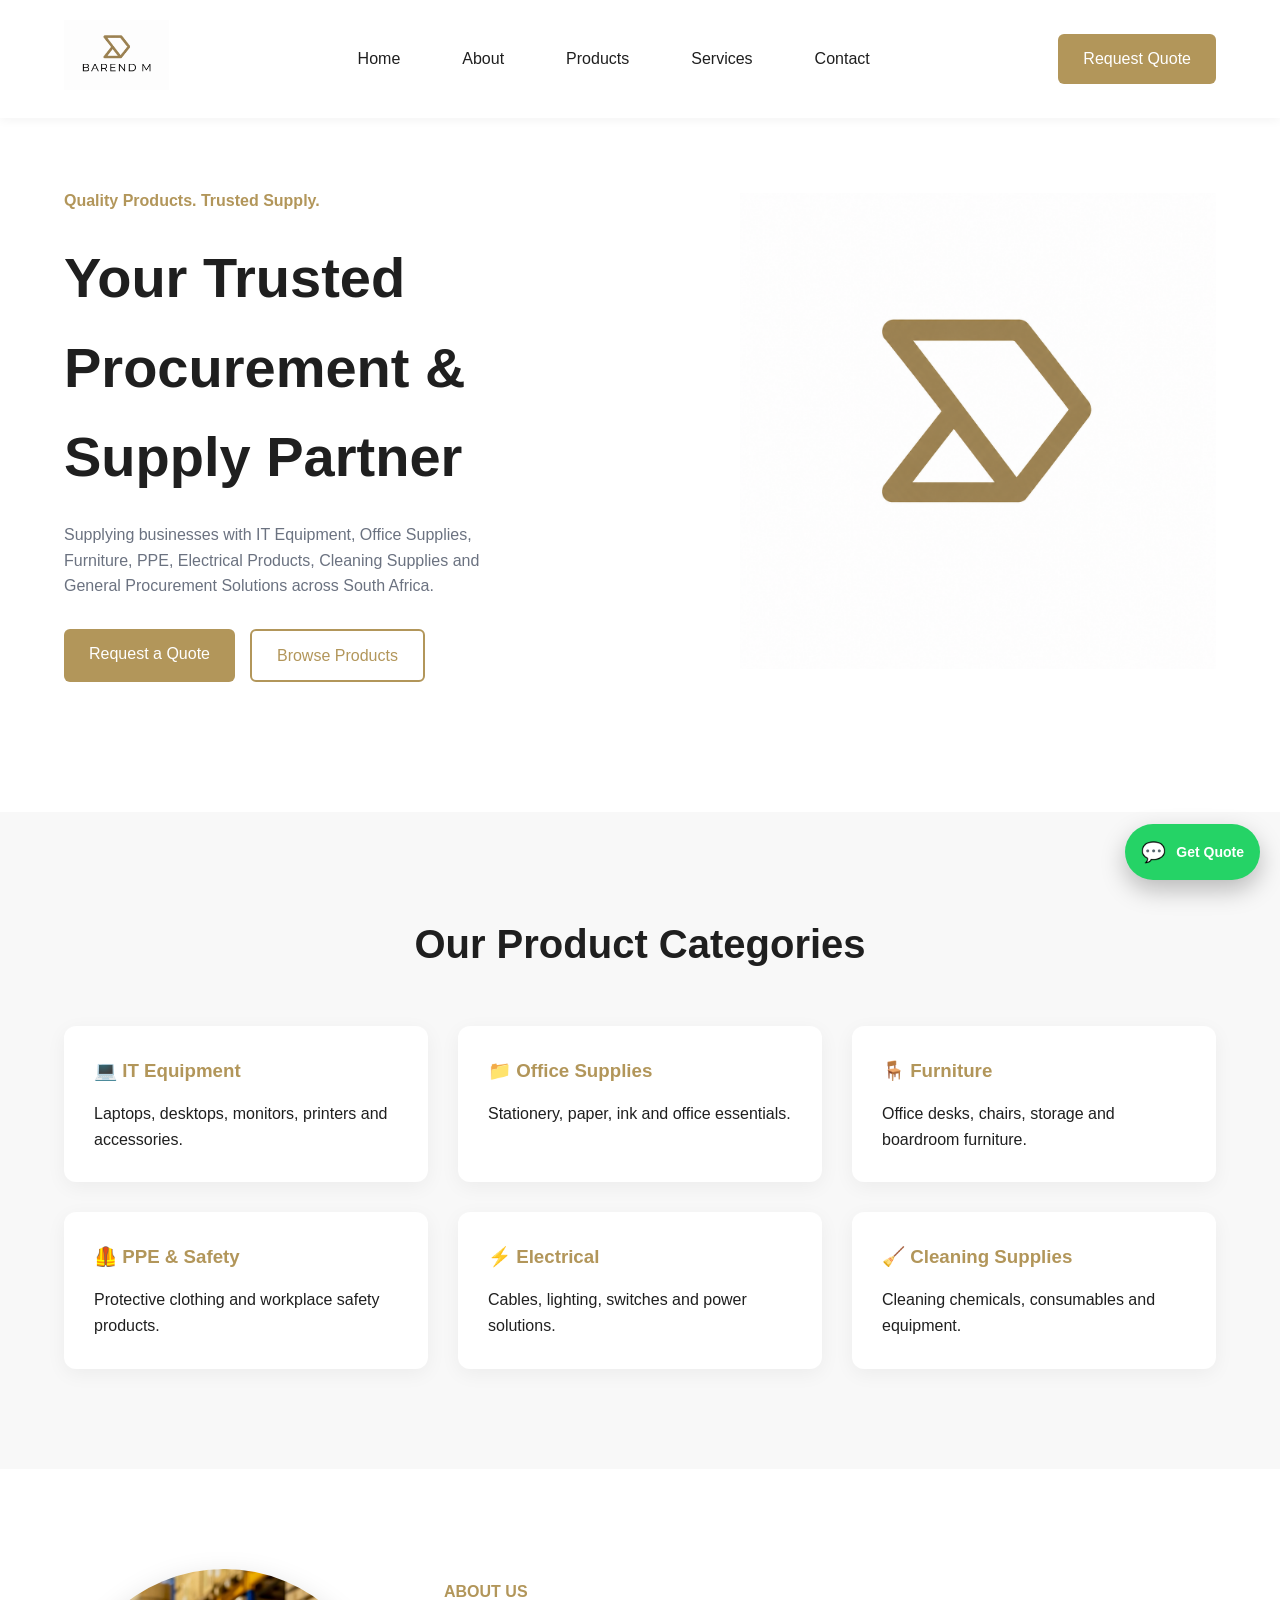
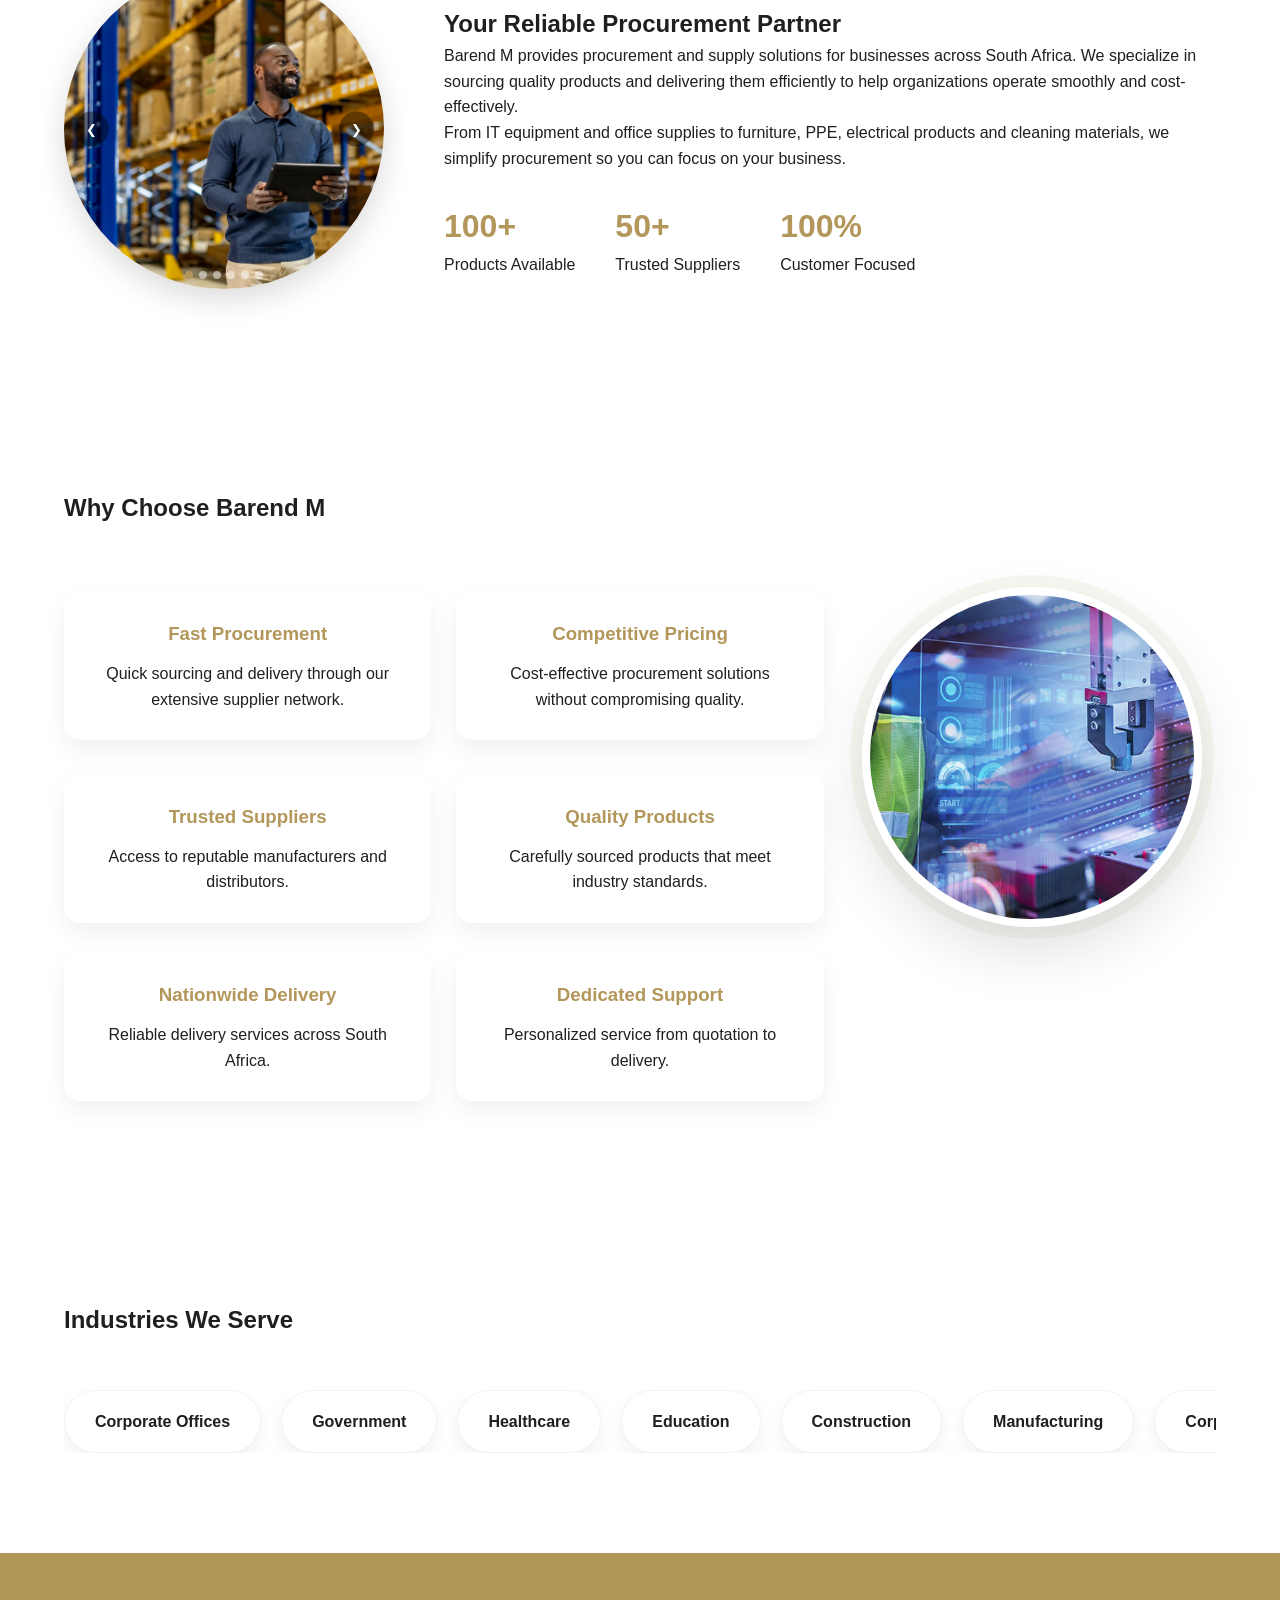
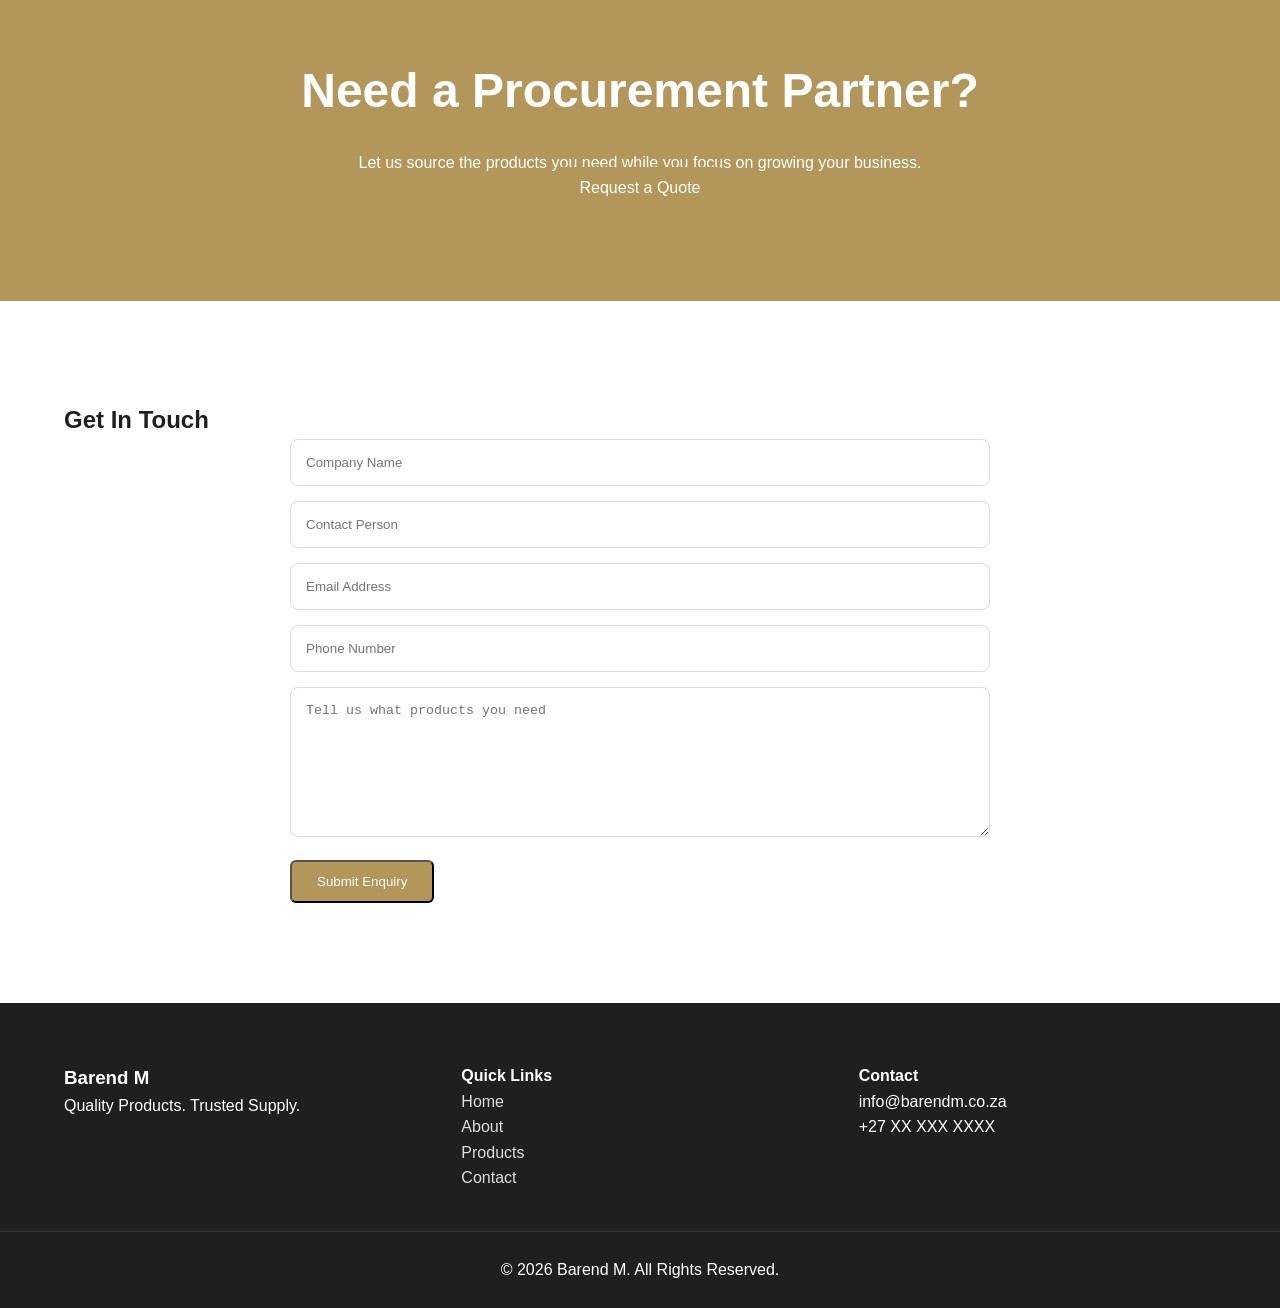
==== index.html @ 1fb991ea "Initial Barend M procurement website" ====
<!DOCTYPE html>
<html lang="en">

<head>
    <meta charset="UTF-8">
    <meta name="viewport" content="width=device-width, initial-scale=1.0">
    <title>Barend M | Procurement & Supply Solutions</title>
    <link rel="stylesheet" href="style.css">
    <link rel="icon" type="image/png" href="public/hero-image.jpg">
</head>

<body>

    <!-- Header -->
    <header>
        <div class="container nav">
            <div class="logo">
                <img src="public/logo.png" alt="Barend M">
            </div>

            <nav>
                <a href="#">Home</a>
                <a href="#">About</a>
                <a href="#">Products</a>
                <a href="#">Services</a>
                <a href="#">Contact</a>
            </nav>

            <a href="#" class="btn">Request Quote</a>
        </div>
    </header>

    <!-- Hero -->
    <section class="hero">
        <div class="container hero-content">
            <div class="hero-text">
                <span class="tagline">
                    Quality Products. Trusted Supply.
                </span>

                <h1>
                    Your Trusted Procurement & Supply Partner
                </h1>

                <p>
                    Supplying businesses with IT Equipment, Office Supplies,
                    Furniture, PPE, Electrical Products, Cleaning Supplies and
                    General Procurement Solutions across South Africa.
                </p>

                <div class="hero-buttons">
                    <a href="#" class="btn">Request a Quote</a>
                    <a href="#" class="btn-outline">Browse Products</a>
                </div>
            </div>

            <div class="hero-image">
                <img src="public/hero-image.jpg" alt="Procurement Solutions">
            </div>
        </div>
    </section>

    <!-- Categories -->
    <section class="categories">
        <div class="container">
            <h2>Our Product Categories</h2>

            <div class="grid">
                <div class="card">
                    <h3>💻 IT Equipment</h3>
                    <p>Laptops, desktops, monitors, printers and accessories.</p>
                </div>

                <div class="card">
                    <h3>📁 Office Supplies</h3>
                    <p>Stationery, paper, ink and office essentials.</p>
                </div>

                <div class="card">
                    <h3>🪑 Furniture</h3>
                    <p>Office desks, chairs, storage and boardroom furniture.</p>
                </div>

                <div class="card">
                    <h3>🦺 PPE & Safety</h3>
                    <p>Protective clothing and workplace safety products.</p>
                </div>

                <div class="card">
                    <h3>⚡ Electrical</h3>
                    <p>Cables, lighting, switches and power solutions.</p>
                </div>

                <div class="card">
                    <h3>🧹 Cleaning Supplies</h3>
                    <p>Cleaning chemicals, consumables and equipment.</p>
                </div>
            </div>
        </div>
    </section>

    <section class="about">
        <div class="container about-content">
            <div class="about-image-slider">

                <div class="slides">
                    <img src="public/supply.jpg" class="slide active" alt="Supply 1">
                    <img src="public/supply1.png" class="slide" alt="Supply 2">
                    <img src="public/supply2.jpg" class="slide" alt="Supply 3">
                    <img src="public/supply3.jpg" class="slide" alt="Supply 4">
                    <img src="public/supply4.png" class="slide" alt="Supply 5">
                    <img src="public/supply5.png" class="slide" alt="Supply 6">
                </div>

                <button class="prev">&#10094;</button>
                <button class="next">&#10095;</button>

                <div class="dots"></div>
            </div>

            <div class="about-text">
                <span class="section-tag">ABOUT US</span>

                <h2>Your Reliable Procurement Partner</h2>

                <p>
                    Barend M provides procurement and supply solutions for businesses
                    across South Africa. We specialize in sourcing quality products
                    and delivering them efficiently to help organizations operate
                    smoothly and cost-effectively.
                </p>

                <p>
                    From IT equipment and office supplies to furniture, PPE,
                    electrical products and cleaning materials, we simplify
                    procurement so you can focus on your business.
                </p>

                <div class="stats">
                    <div>
                        <h3>100+</h3>
                        <p>Products Available</p>
                    </div>

                    <div>
                        <h3>50+</h3>
                        <p>Trusted Suppliers</p>
                    </div>

                    <div>
                        <h3>100%</h3>
                        <p>Customer Focused</p>
                    </div>
                </div>
            </div>
        </div>
    </section>

    <section class="why-us">
        <div class="container">

            <h2>Why Choose Barend M</h2>

            <div class="why-grid">

                <div class="why-card">
                    <h3>Fast Procurement</h3>
                    <p>Quick sourcing and delivery through our extensive supplier network.</p>
                </div>

                <div class="why-card">
                    <h3>Competitive Pricing</h3>
                    <p>Cost-effective procurement solutions without compromising quality.</p>
                </div>

                <!-- CENTER IMAGE -->
                <div class="why-image">
                    <img src="public/manu.jpg" alt="Procurement Solutions">
                </div>

                <div class="why-card">
                    <h3>Trusted Suppliers</h3>
                    <p>Access to reputable manufacturers and distributors.</p>
                </div>

                <div class="why-card">
                    <h3>Quality Products</h3>
                    <p>Carefully sourced products that meet industry standards.</p>
                </div>

                <div class="why-card">
                    <h3>Nationwide Delivery</h3>
                    <p>Reliable delivery services across South Africa.</p>
                </div>

                <div class="why-card">
                    <h3>Dedicated Support</h3>
                    <p>Personalized service from quotation to delivery.</p>
                </div>

            </div>


        </div>
    </section>

    <section class="industries">
        <div class="container">

            <h2>Industries We Serve</h2>

            <div class="industry-slider">
                <div class="industry-track">

                    <div class="industry-pill">Corporate Offices</div>
                    <div class="industry-pill">Government</div>
                    <div class="industry-pill">Healthcare</div>
                    <div class="industry-pill">Education</div>
                    <div class="industry-pill">Construction</div>
                    <div class="industry-pill">Manufacturing</div>

                    <!-- Duplicate for seamless loop -->
                    <div class="industry-pill">Corporate Offices</div>
                    <div class="industry-pill">Government</div>
                    <div class="industry-pill">Healthcare</div>
                    <div class="industry-pill">Education</div>
                    <div class="industry-pill">Construction</div>
                    <div class="industry-pill">Manufacturing</div>

                </div>
            </div>

        </div>
    </section>
    <section class="cta">

        <div class="container">

            <h2>Need a Procurement Partner?</h2>

            <p>
                Let us source the products you need while you focus on growing your business.
            </p>

            <a href="#contact" class="btn">
                Request a Quote
            </a>

        </div>

    </section>

    <section id="contact" class="contact">

        <div class="container">

            <h2>Get In Touch</h2>

            <form>

                <input type="text" placeholder="Company Name" required>

                <input type="text" placeholder="Contact Person" required>

                <input type="email" placeholder="Email Address" required>

                <input type="tel" placeholder="Phone Number">

                <textarea placeholder="Tell us what products you need"></textarea>

                <button type="submit" class="btn">
                    Submit Enquiry
                </button>

            </form>

        </div>

    </section>

    <footer>

        <div class="container footer-grid">

            <div>
                <h3>Barend M</h3>

                <p>
                    Quality Products. Trusted Supply.
                </p>
            </div>

            <div>
                <h4>Quick Links</h4>

                <ul>
                    <li><a href="#">Home</a></li>
                    <li><a href="#">About</a></li>
                    <li><a href="#">Products</a></li>
                    <li><a href="#">Contact</a></li>
                </ul>
            </div>

            <div>
                <h4>Contact</h4>

                <p>info@barendm.co.za</p>
                <p>+27 XX XXX XXXX</p>
            </div>

        </div>

        <div class="copyright">
            © 2026 Barend M. All Rights Reserved.
        </div>

    </footer>

    <a href="https://wa.me/27780460002?text=Hi%20I%20would%20like%20a%20quote%20for%20your%20services"
        class="whatsapp-float" target="_blank">

        <span class="wa-icon">💬</span>
        <span class="wa-text">Get Quote</span>

    </a>

    <script>
        document.addEventListener("DOMContentLoaded", () => {

            const slider = document.querySelector(".about-image-slider");
            if (!slider) return;

            const slides = slider.querySelectorAll(".slide");
            const nextBtn = slider.querySelector(".next");
            const prevBtn = slider.querySelector(".prev");
            const dotsContainer = slider.querySelector(".dots");

            let index = 0;
            let autoPlay = null;

            /* ================= DOTS ================= */
            slides.forEach((_, i) => {
                const dot = document.createElement("span");
                dot.addEventListener("click", () => goToSlide(i));
                dotsContainer.appendChild(dot);
            });

            const dots = dotsContainer.querySelectorAll("span");

            /* ================= UPDATE ================= */
            function updateSlider() {
                slides.forEach((slide, i) => {
                    slide.classList.toggle("active", i === index);
                });

                dots.forEach((dot, i) => {
                    dot.classList.toggle("active", i === index);
                });
            }

            function goToSlide(i) {
                index = i;
                updateSlider();
            }

            function nextSlide() {
                index = (index + 1) % slides.length;
                updateSlider();
            }

            function prevSlide() {
                index = (index - 1 + slides.length) % slides.length;
                updateSlider();
            }

            /* ================= CONTROLS ================= */
            if (nextBtn) nextBtn.addEventListener("click", nextSlide);
            if (prevBtn) prevBtn.addEventListener("click", prevSlide);

            /* ================= AUTOPLAY ================= */
            function startAutoPlay() {
                stopAutoPlay();
                autoPlay = setInterval(nextSlide, 4000);
            }

            function stopAutoPlay() {
                if (autoPlay) clearInterval(autoPlay);
            }

            slider.addEventListener("mouseenter", stopAutoPlay);
            slider.addEventListener("mouseleave", startAutoPlay);

            /* ================= INIT ================= */
            updateSlider();
            startAutoPlay();

        });
    </script>

</body>

</html>
---- style.css ----
:root {
    --gold: #B2965A;
    --gold-dark: #8D7444;
    --black: #1F1F1F;
    --gray: #6B7280;
    --light: #F8F8F8;
    --white: #FFFFFF;
}

* {
    margin: 0;
    padding: 0;
    box-sizing: border-box;
}

body {
    font-family: Arial, sans-serif;
    color: var(--black);
    line-height: 1.6;
}

/* ================= CONTAINER ================= */
.container {
    width: 90%;
    max-width: 1200px;
    margin: auto;
}

/* ================= HEADER ================= */
header {
    background: white;
    box-shadow: 0 2px 10px rgba(0,0,0,.05);
    position: sticky;
    top: 0;
}

.nav {
    display: flex;
    justify-content: space-between;
    align-items: center;
    padding: 20px 0;
}

.logo img {
    height: 70px;
}

nav {
    display: flex;
    gap: 30px;
}

nav a {
    text-decoration: none;
    color: var(--black);
    font-weight: 500;
    padding: 10px 16px;
    border-radius: 999px;
    transition: 0.3s ease;
    position: relative;
}

/* HOVER = GOLD PILL */
nav a:hover {
    background: rgba(178, 150, 90, 0.12); /* soft gold tint */
    color: var(--gold-dark);
    transform: translateY(-1px);
    box-shadow: 0 6px 15px rgba(178, 150, 90, 0.15);
}

/* ACTIVE STATE (optional for pages later) */
nav a.active {
    background: var(--gold);
    color: white;
    box-shadow: 0 8px 20px rgba(178, 150, 90, 0.25);
}

/* smooth click feel */
nav a:active {
    transform: scale(0.96);
}

/* ================= BUTTONS ================= */
.btn {
    background: var(--gold);
    color: white;
    text-decoration: none;
    padding: 12px 25px;
    border-radius: 6px;
    transition: .3s;
}

.btn:hover {
    background: var(--gold-dark);
}

.btn-outline {
    border: 2px solid var(--gold);
    color: var(--gold);
    padding: 12px 25px;
    border-radius: 6px;
    text-decoration: none;
}

/* ================= HERO ================= */
.hero {
    padding: 80px 0 120px; /* reduced top, more bottom breathing space */
}


.hero-content {
    display: flex;
    align-items: center;
    gap: 200px;
    flex-wrap: wrap;
    align-items: center;
    transform: translateY(-10px);
}

.hero-text,
.hero-image {
    flex: 1;
}

.hero-image img {
    width: 100%;
}
.hero-text {
    animation: fadeUp 1s ease;
}

@keyframes fadeUp {
    from {
        opacity: 0;
        transform: translateY(30px);
    }

    to {
        opacity: 1;
        transform: translateY(0);
    }
}

.tagline {
    color: var(--gold);
    font-weight: bold;
    display: inline-block;
    transition: all 0.4s ease;
}

/* subtle SaaS-style hover glow */
.tagline:hover {
    color: var(--gold-dark);
    text-shadow: 0 0 10px rgba(178, 150, 90, 0.35);
    transform: translateY(-2px);
}

.hero h1 {
    font-size: 3.5rem;
    margin: 20px 0;
}

.hero p {
    color: var(--gray);
    margin-bottom: 30px;
}

.hero-buttons {
    display: flex;
    gap: 15px;
}

/* ================= CATEGORIES ================= */
.categories {
    background: var(--light);
    padding: 100px 0;
}

.categories h2 {
    text-align: center;
    margin-bottom: 50px;
    font-size: 2.5rem;
}

.grid {
    display: grid;
    grid-template-columns: repeat(auto-fit, minmax(280px, 1fr));
    gap: 30px;
}

.card {
    background: white;
    padding: 30px;
    border-radius: 12px;
    transition: .3s;
    box-shadow: 0 5px 20px rgba(0,0,0,.05);
}

.card:hover {
    transform: translateY(-8px);
}

.card h3 {
    color: var(--gold);
    margin-bottom: 15px;
}

/* ================= ABOUT SECTION ================= */
.about,
.why-us,
.industries,
.contact {
    padding: 100px 0;
}

.about-content {
    display: flex;
    gap: 60px;
    align-items: center;
    flex-wrap: wrap;
}

.about-text {
    flex: 1;
}

/* ================= ONLY ONE SLIDER (FIXED) ================= */
.about-image-slider {
    position: relative;
    width: 320px;
    height: 320px;
    margin: auto;
    border-radius: 50%;
    overflow: hidden;
    box-shadow: 0 10px 30px rgba(0,0,0,.15);
}

/* images */
.about-image-slider .slide {
    position: absolute;
    width: 100%;
    height: 100%;
    object-fit: cover;
    opacity: 0;
    transition: opacity 0.8s ease;
}

/* active image */
.about-image-slider .slide.active {
    opacity: 1;
}

/* buttons */
.about-image-slider button {
    position: absolute;
    top: 50%;
    transform: translateY(-50%);
    background: rgba(0,0,0,.4);
    color: white;
    border: none;
    width: 35px;
    height: 35px;
    border-radius: 50%;
    cursor: pointer;
}

.about-image-slider .prev {
    left: 10px;
}

.about-image-slider .next {
    right: 10px;
}

/* dots */
.dots {
    position: absolute;
    bottom: 10px;
    width: 100%;
    display: flex;
    justify-content: center;
    gap: 6px;
}

.dots span {
    width: 8px;
    height: 8px;
    background: rgba(255,255,255,.5);
    border-radius: 50%;
    cursor: pointer;
}

.dots span.active {
    background: var(--gold);
}

/* ================= OTHER SECTIONS ================= */
.section-tag {
    color: var(--gold);
    font-weight: bold;
}

.stats {
    display: flex;
    gap: 40px;
    margin-top: 30px;
}

.stats h3 {
    color: var(--gold);
    font-size: 2rem;
}

.why-grid {
    display: grid;
    grid-template-columns: repeat(3, 1fr);
    gap: 25px;
    margin-top: 60px;
    align-items: center;
}

.why-card {
    background: white;
    padding: 28px;
    border-radius: 16px;
    text-align: center;
    box-shadow: 0 10px 25px rgba(0,0,0,.06);
    transition: all 0.3s ease;
}

.why-card:hover {
    transform: translateY(-6px);
    box-shadow: 0 18px 40px rgba(178,150,90,.15);
}

.why-card h3 {
    color: var(--gold);
    margin-bottom: 12px;
}

.why-image {
    grid-row: span 2;
    display: flex;
    justify-content: center;
    align-items: center;
}

.why-image img {
    width: 340px;
    height: 340px;
    border-radius: 50%;
    object-fit: cover;
    border: 8px solid white;
    box-shadow:
        0 25px 60px rgba(0,0,0,.12),
        0 0 0 12px rgba(178,150,90,.08);
}
.why-image img:hover {
    transform: scale(1.03);
}

/* ================= INDUSTRIES MARQUEE ================= */

.industry-slider {
    overflow: hidden;
    margin-top: 50px;
    position: relative;
}

.industry-track {
    display: flex;
    gap: 20px;
    width: max-content;
    animation: scrollIndustries 25s linear infinite;
}

.industry-pill {
    background: white;
    padding: 18px 30px;
    border-radius: 999px;
    white-space: nowrap;
    font-weight: 600;
    color: var(--black);
    box-shadow: 0 8px 20px rgba(0,0,0,.06);
    border: 1px solid rgba(178,150,90,.12);
    transition: all 0.3s ease;
}


@keyframes scrollIndustries {
    from {
        transform: translateX(0);
    }

    to {
        transform: translateX(-50%);
    }
}

/* ================= CTA ================= */
.cta {
    background: var(--gold);
    color: white;
    text-align: center;
    padding: 100px 20px;
}

.cta h2 {
    font-size: 3rem;
    margin-bottom: 20px;
}

/* ================= CONTACT ================= */
.contact form {
    max-width: 700px;
    margin: auto;
}

.contact input,
.contact textarea {
    width: 100%;
    padding: 15px;
    margin-bottom: 15px;
    border: 1px solid #ddd;
    border-radius: 8px;
}

.contact textarea {
    height: 150px;
}

/* ================= FOOTER ================= */
footer {
    background: #1F1F1F;
    color: white;
    padding-top: 60px;
}

.footer-grid {
    display: grid;
    grid-template-columns: repeat(auto-fit,minmax(250px,1fr));
    gap: 40px;
}

footer a {
    color: #ddd;
    text-decoration: none;
}

footer ul {
    list-style: none;
}

.copyright {
    text-align: center;
    padding: 25px;
    margin-top: 40px;
    border-top: 1px solid rgba(255,255,255,.1);
}

.whatsapp-float {
    pointer-events: auto;
    position: fixed;
    bottom: 20px;
    right: 20px;
    background: #25D366;
    color: white;
    display: flex;
    align-items: center;
    gap: 10px;
    padding: 12px 16px;
    border-radius: 50px;
    text-decoration: none;
    font-weight: 600;
    box-shadow: 0 10px 25px rgba(0,0,0,.25);
    z-index: 999;
    transition: 0.3s ease;
}

/* icon */
.whatsapp-float .wa-icon {
    font-size: 20px;
}

/* text */
.whatsapp-float .wa-text {
    font-size: 14px;
}

/* hover effect */
.whatsapp-float:hover {
    transform: scale(1.05);
    box-shadow: 0 15px 30px rgba(0,0,0,.3);
}

/* MOBILE: icon only */
@media (max-width: 600px) {
    .whatsapp-float {
        width: 55px;
        height: 55px;
        justify-content: center;
        padding: 0;
        border-radius: 50%;
    }

    .whatsapp-float .wa-text {
        display: none;
    }
}
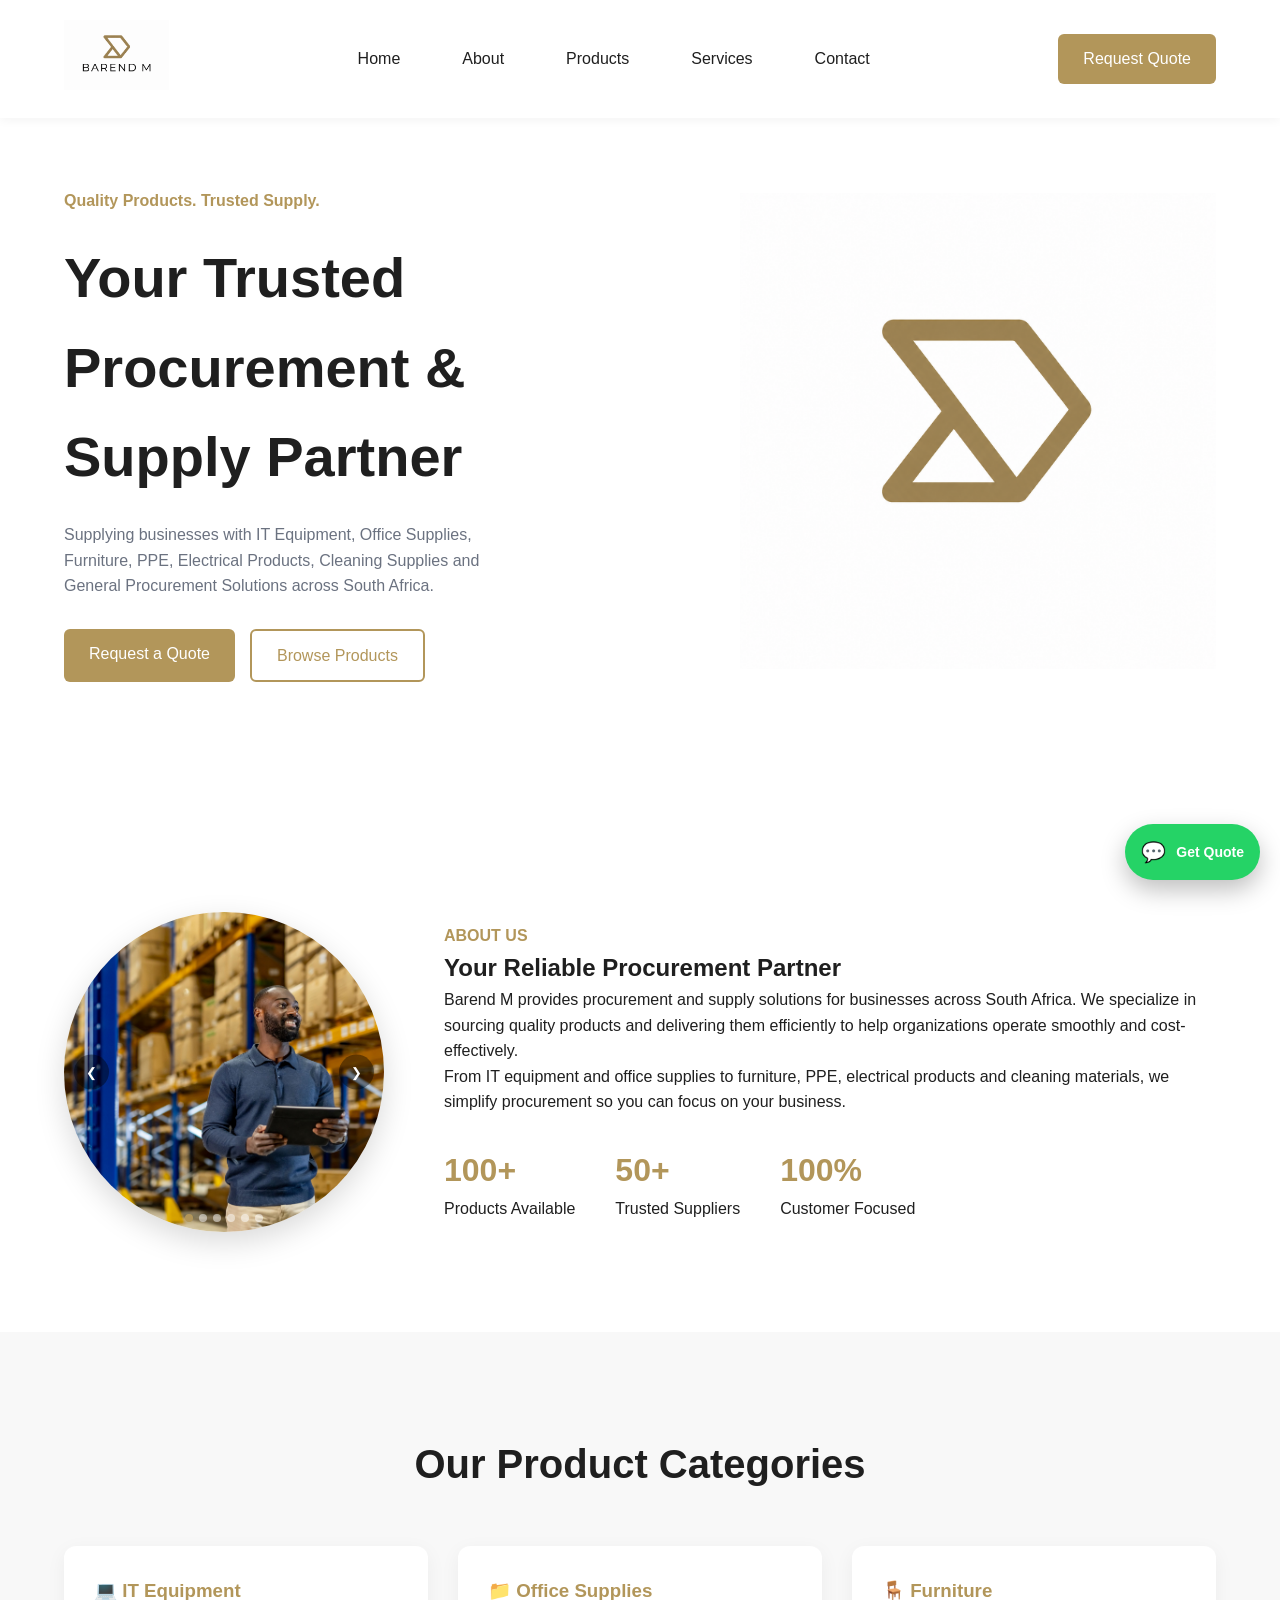
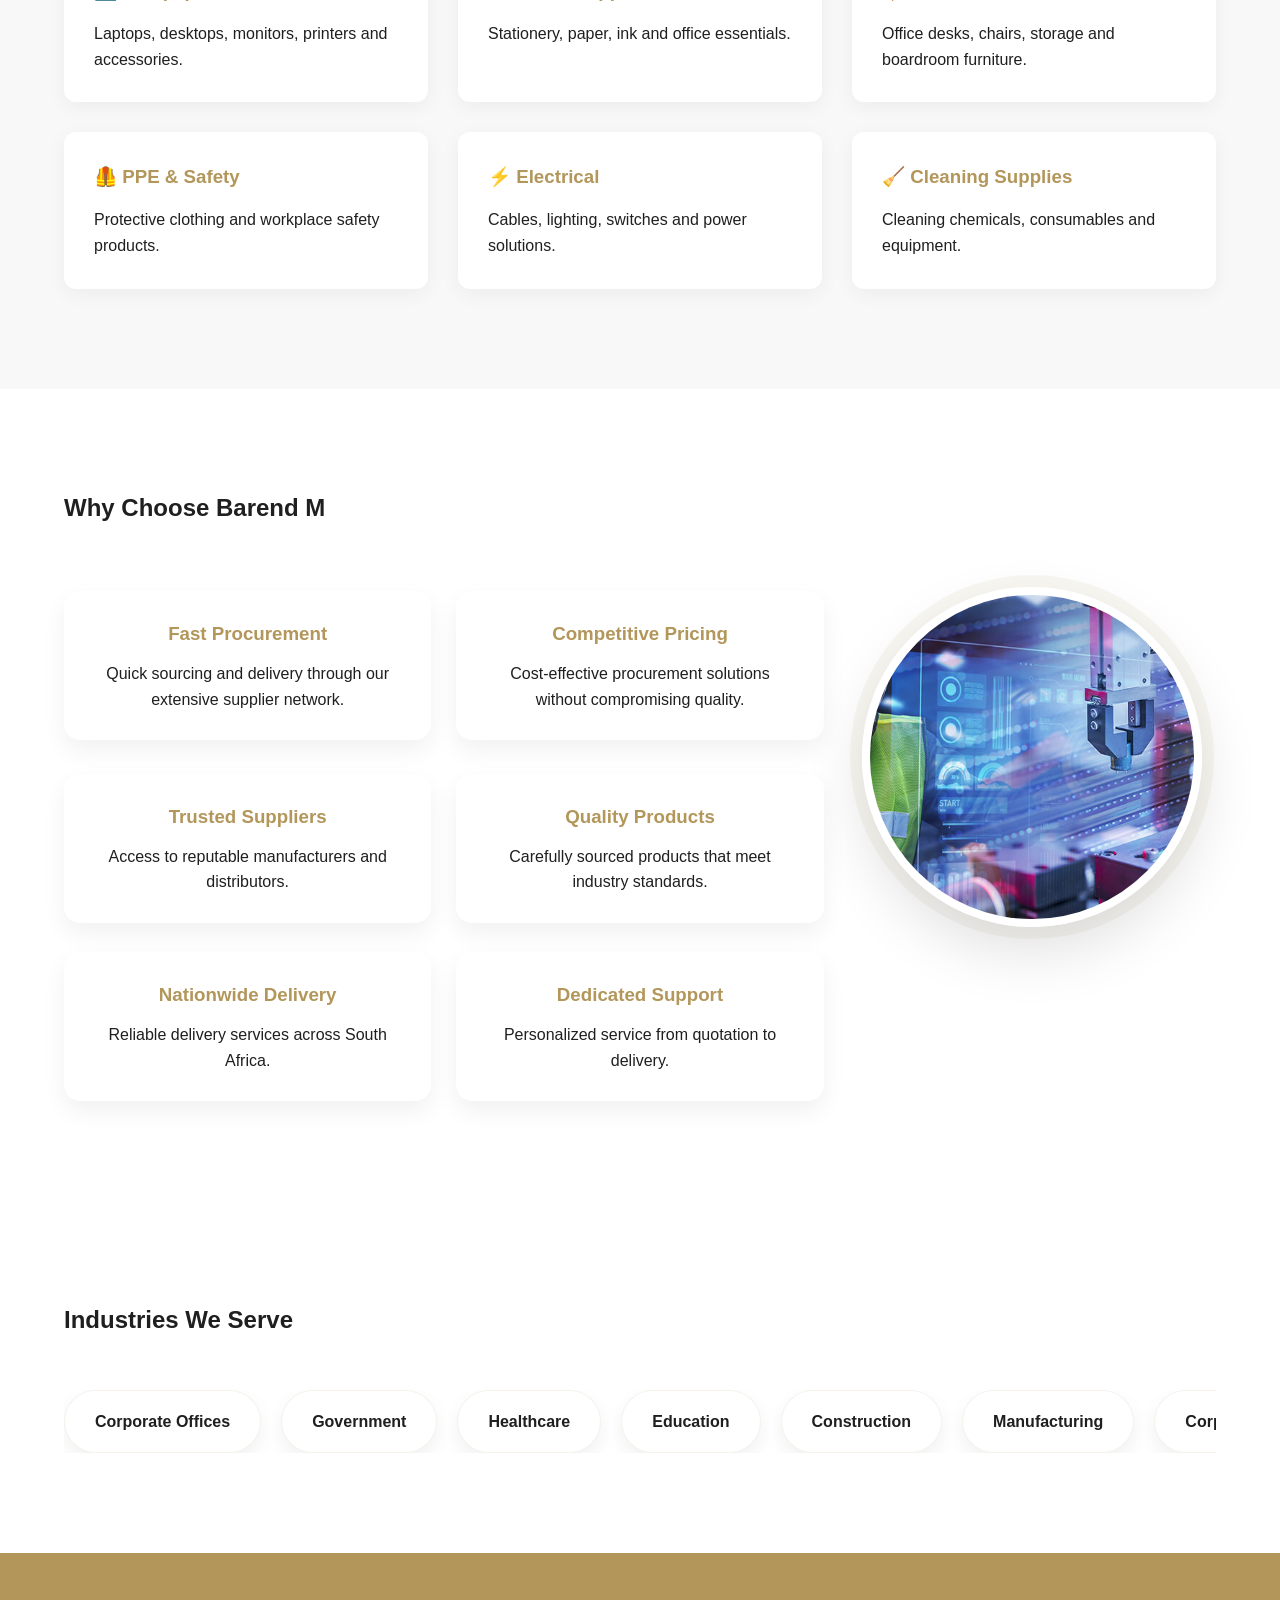
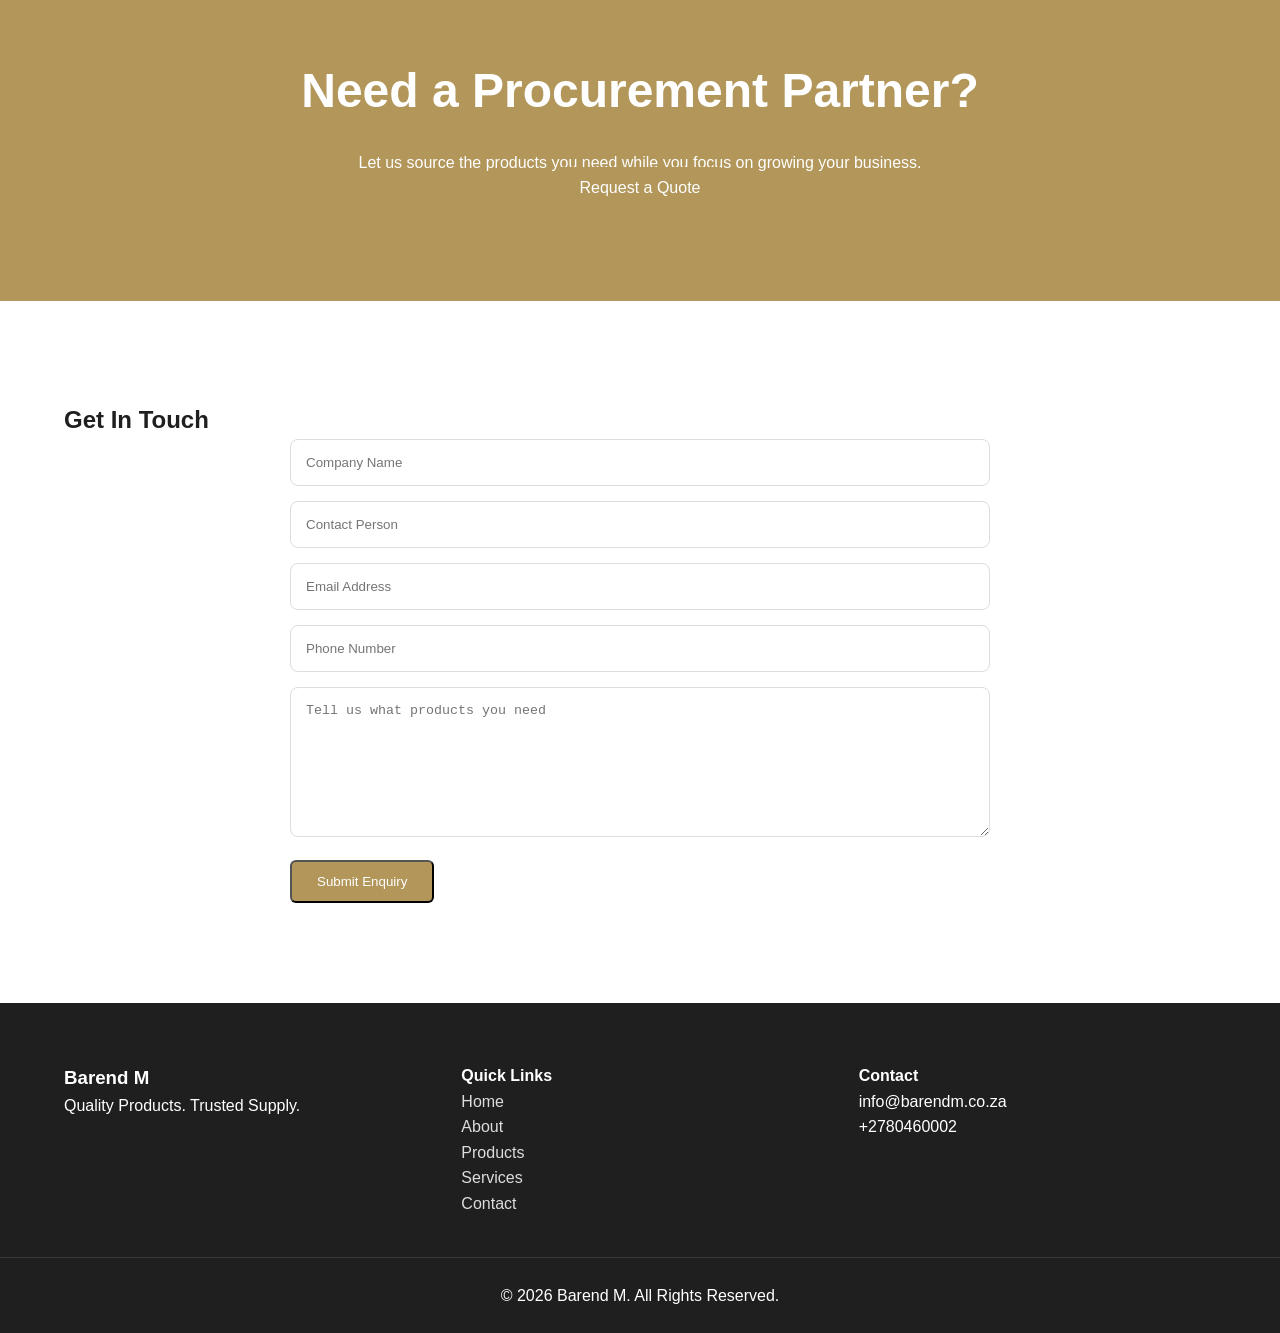
==== commit f9676110: "second initial commit with minor section changes" ====
--- a/index.html
+++ b/index.html
@@ -19,11 +19,11 @@
             </div>
 
             <nav>
-                <a href="#">Home</a>
-                <a href="#">About</a>
-                <a href="#">Products</a>
-                <a href="#">Services</a>
-                <a href="#">Contact</a>
+                <a href="#home">Home</a>
+                <a href="#about">About</a>
+                <a href="#products">Products</a>
+                <a href="#why-us">Services</a>
+                <a href="#contact">Contact</a>
             </nav>
 
             <a href="#" class="btn">Request Quote</a>
@@ -31,7 +31,7 @@
     </header>
 
     <!-- Hero -->
-    <section class="hero">
+    <section id="home" class="hero">
         <div class="container hero-content">
             <div class="hero-text">
                 <span class="tagline">
@@ -60,46 +60,7 @@
         </div>
     </section>
 
-    <!-- Categories -->
-    <section class="categories">
-        <div class="container">
-            <h2>Our Product Categories</h2>
-
-            <div class="grid">
-                <div class="card">
-                    <h3>💻 IT Equipment</h3>
-                    <p>Laptops, desktops, monitors, printers and accessories.</p>
-                </div>
-
-                <div class="card">
-                    <h3>📁 Office Supplies</h3>
-                    <p>Stationery, paper, ink and office essentials.</p>
-                </div>
-
-                <div class="card">
-                    <h3>🪑 Furniture</h3>
-                    <p>Office desks, chairs, storage and boardroom furniture.</p>
-                </div>
-
-                <div class="card">
-                    <h3>🦺 PPE & Safety</h3>
-                    <p>Protective clothing and workplace safety products.</p>
-                </div>
-
-                <div class="card">
-                    <h3>⚡ Electrical</h3>
-                    <p>Cables, lighting, switches and power solutions.</p>
-                </div>
-
-                <div class="card">
-                    <h3>🧹 Cleaning Supplies</h3>
-                    <p>Cleaning chemicals, consumables and equipment.</p>
-                </div>
-            </div>
-        </div>
-    </section>
-
-    <section class="about">
+    <section id="about" class="about">
         <div class="container about-content">
             <div class="about-image-slider">
 
@@ -156,7 +117,47 @@
         </div>
     </section>
 
-    <section class="why-us">
+    <!-- Categories -->
+    <section id="products" class="categories">
+        <div class="container">
+            <h2>Our Product Categories</h2>
+
+            <div class="grid">
+                <div class="card">
+                    <h3>💻 IT Equipment</h3>
+                    <p>Laptops, desktops, monitors, printers and accessories.</p>
+                </div>
+
+                <div class="card">
+                    <h3>📁 Office Supplies</h3>
+                    <p>Stationery, paper, ink and office essentials.</p>
+                </div>
+
+                <div class="card">
+                    <h3>🪑 Furniture</h3>
+                    <p>Office desks, chairs, storage and boardroom furniture.</p>
+                </div>
+
+                <div class="card">
+                    <h3>🦺 PPE & Safety</h3>
+                    <p>Protective clothing and workplace safety products.</p>
+                </div>
+
+                <div class="card">
+                    <h3>⚡ Electrical</h3>
+                    <p>Cables, lighting, switches and power solutions.</p>
+                </div>
+
+                <div class="card">
+                    <h3>🧹 Cleaning Supplies</h3>
+                    <p>Cleaning chemicals, consumables and equipment.</p>
+                </div>
+            </div>
+        </div>
+    </section>
+
+    
+    <section id="why-us" class="why-us">
         <div class="container">
 
             <h2>Why Choose Barend M</h2>
@@ -204,7 +205,8 @@
         </div>
     </section>
 
-    <section class="industries">
+
+    <section id="industries" class="industries">
         <div class="container">
 
             <h2>Industries We Serve</h2>
@@ -232,7 +234,7 @@
 
         </div>
     </section>
-    <section class="cta">
+    <section id="cta" class="cta">
 
         <div class="container">
 
@@ -294,10 +296,11 @@
                 <h4>Quick Links</h4>
 
                 <ul>
-                    <li><a href="#">Home</a></li>
-                    <li><a href="#">About</a></li>
-                    <li><a href="#">Products</a></li>
-                    <li><a href="#">Contact</a></li>
+                    <li><a href="home">Home</a></li>
+                    <li><a href="about">About</a></li>
+                    <li><a href="products">Products</a></li>
+                    <li><a href="services">Services</a></li>
+                    <li><a href="contact">Contact</a></li>
                 </ul>
             </div>
 
@@ -305,7 +308,7 @@
                 <h4>Contact</h4>
 
                 <p>info@barendm.co.za</p>
-                <p>+27 XX XXX XXXX</p>
+                <p>+2780460002</p>
             </div>
 
         </div>
@@ -316,7 +319,7 @@
 
     </footer>
 
-    <a href="https://wa.me/27780460002?text=Hi%20I%20would%20like%20a%20quote%20for%20your%20services"
+    <a href="https://wa.me/2780460002?text=Hi%20I%20would%20like%20a%20quote%20for%20your%20services"
         class="whatsapp-float" target="_blank">
 
         <span class="wa-icon">💬</span>
--- a/style.css
+++ b/style.css
@@ -11,6 +11,9 @@
     margin: 0;
     padding: 0;
     box-sizing: border-box;
+}
+html {
+    scroll-behavior: smooth;
 }
 
 body {
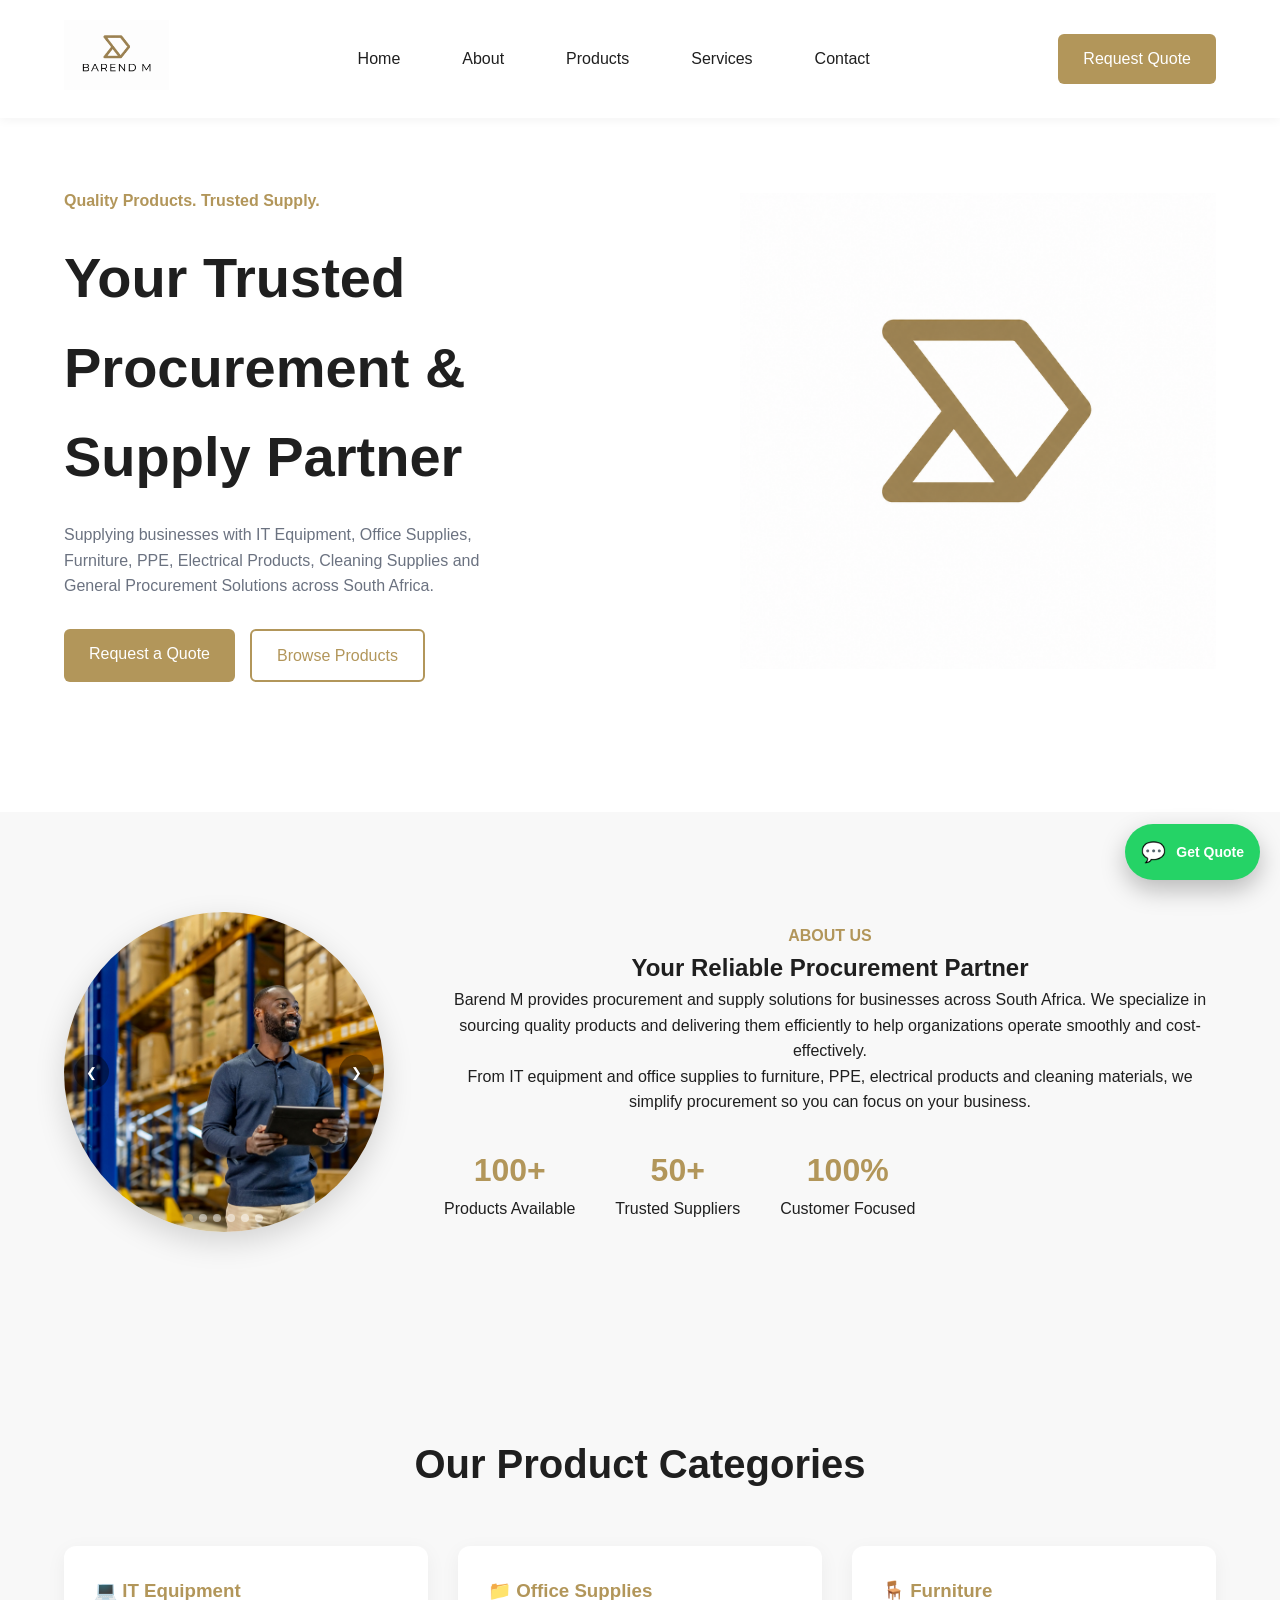
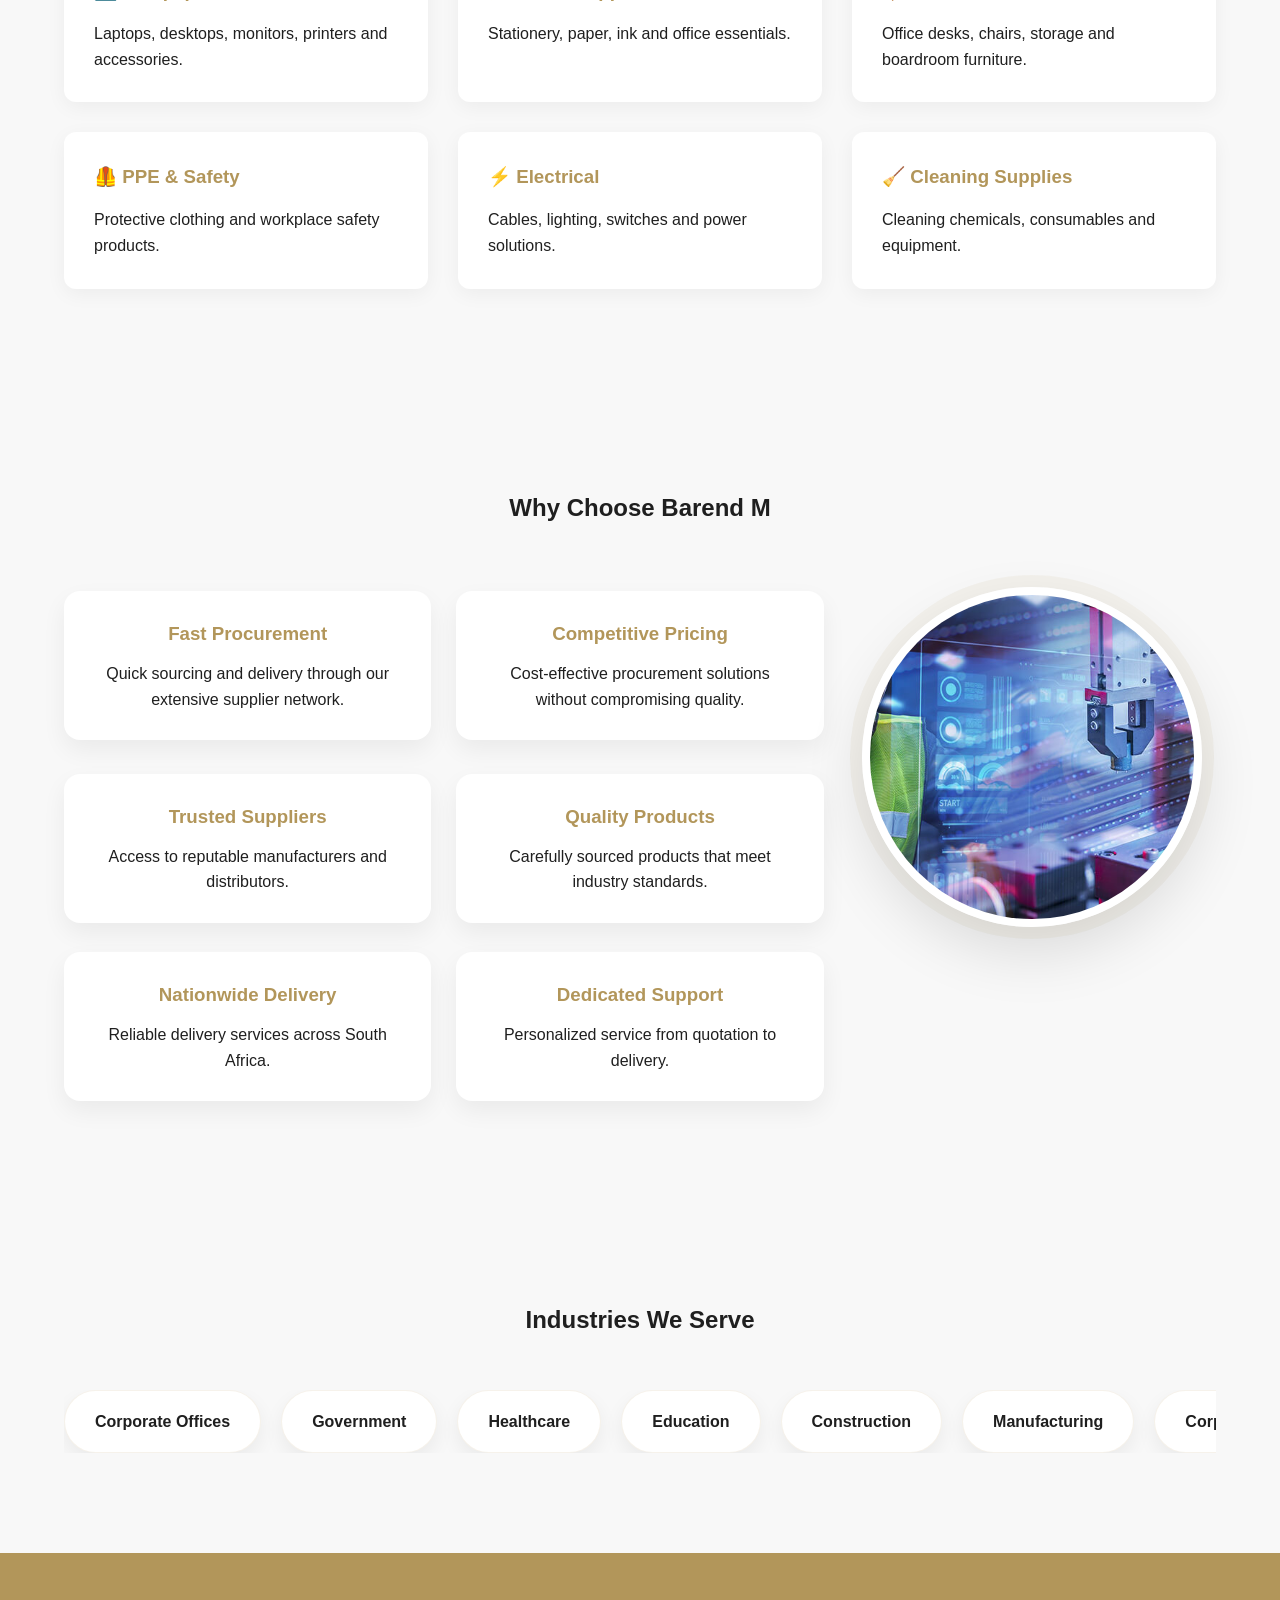
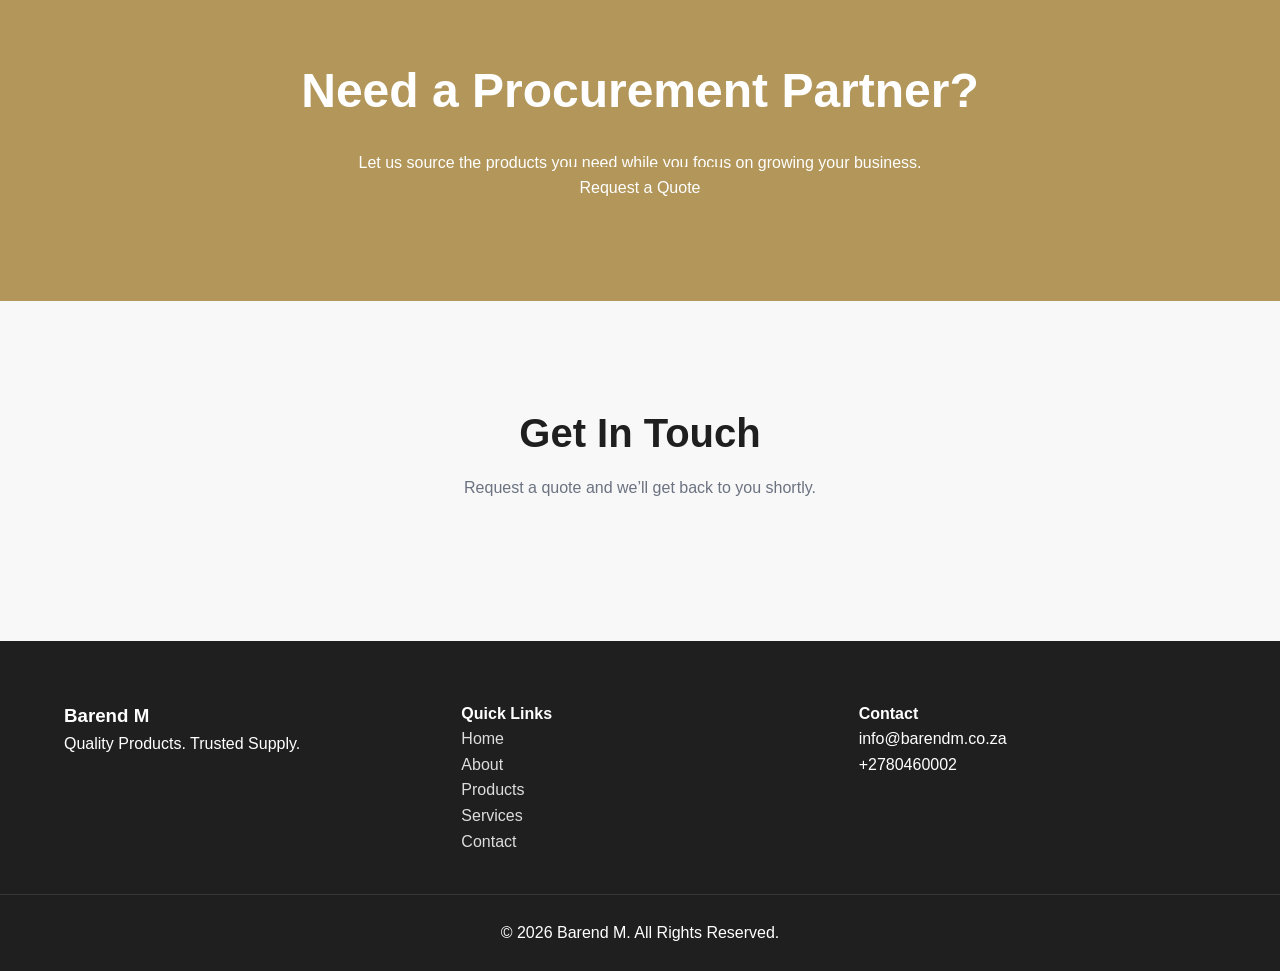
==== commit fc748b61: "Fix: side menu toddle and add new contact form" ====
--- a/index.html
+++ b/index.html
@@ -11,14 +11,18 @@
 
 <body>
 
-    <!-- Header -->
     <header>
         <div class="container nav">
+
+            <button class="menu-toggle" id="menuToggle">
+                &#9776;
+            </button>
+
             <div class="logo">
                 <img src="public/logo.png" alt="Barend M">
             </div>
 
-            <nav>
+            <nav id="mobileMenu">
                 <a href="#home">Home</a>
                 <a href="#about">About</a>
                 <a href="#products">Products</a>
@@ -26,7 +30,8 @@
                 <a href="#contact">Contact</a>
             </nav>
 
-            <a href="#" class="btn">Request Quote</a>
+            <a href="#contact" class="btn">Request Quote</a>
+
         </div>
     </header>
 
@@ -49,8 +54,8 @@
                 </p>
 
                 <div class="hero-buttons">
-                    <a href="#" class="btn">Request a Quote</a>
-                    <a href="#" class="btn-outline">Browse Products</a>
+                    <a href="#contact" class="btn">Request a Quote</a>
+                    <a href="#products" class="btn-outline">Browse Products</a>
                 </div>
             </div>
 
@@ -156,7 +161,7 @@
         </div>
     </section>
 
-    
+
     <section id="why-us" class="why-us">
         <div class="container">
 
@@ -253,31 +258,39 @@
     </section>
 
     <section id="contact" class="contact">
-
         <div class="container">
 
             <h2>Get In Touch</h2>
-
-            <form>
-
-                <input type="text" placeholder="Company Name" required>
-
-                <input type="text" placeholder="Contact Person" required>
-
-                <input type="email" placeholder="Email Address" required>
-
-                <input type="tel" placeholder="Phone Number">
-
-                <textarea placeholder="Tell us what products you need"></textarea>
-
-                <button type="submit" class="btn">
-                    Submit Enquiry
-                </button>
-
-            </form>
-
-        </div>
-
+            <p>Request a quote and we’ll get back to you shortly.</p>
+<!-- 
+            <form id="quoteForm" action="https://formspree.io/f/YOUR_FORM_ID" method="POST" class="contact-form">
+
+                <label>Company Name</label>
+                <input type="text" name="company" placeholder="Company Name" required>
+
+                <label>Contact Person</label>
+                <div class="form-grid">
+                    <input type="text" name="first_name" placeholder="First Name" required>
+                    <input type="text" name="last_name" placeholder="Last Name" required>
+                </div>
+
+                <label>Email Address</label>
+                <input type="email" name="email" placeholder="Email Address" required>
+
+                <label>Phone Number</label>
+                <input type="tel" name="phone" placeholder="Phone Number">
+
+                <label>Message</label>
+                <textarea name="message" placeholder="Tell us what products you need"></textarea>
+
+                <button type="submit" class="btn">Submit Enquiry</button>
+
+            </form> -->
+            <div id="loader" class="loader"></div>
+
+            <script src="https://www.cognitoforms.com/f/seamless.js" data-key="7vQVLWDd4EqMnKrQS-SXzA"
+                data-form="1"></script>
+        </div>
     </section>
 
     <footer>
@@ -296,11 +309,11 @@
                 <h4>Quick Links</h4>
 
                 <ul>
-                    <li><a href="home">Home</a></li>
-                    <li><a href="about">About</a></li>
-                    <li><a href="products">Products</a></li>
-                    <li><a href="services">Services</a></li>
-                    <li><a href="contact">Contact</a></li>
+                    <li><a href="#home">Home</a></li>
+                    <li><a href="#about">About</a></li>
+                    <li><a href="#products">Products</a></li>
+                    <li><a href="#why-us">Services</a></li>
+                    <li><a href="#contact">Contact</a></li>
                 </ul>
             </div>
 
@@ -319,8 +332,8 @@
 
     </footer>
 
-    <a href="https://wa.me/2780460002?text=Hi%20I%20would%20like%20a%20quote%20for%20your%20services"
-        class="whatsapp-float" target="_blank">
+    <a href="https://wa.me/27780460002?text=Hi%20I%20would%20like%20a%20quote%20for%20your%20services"
+        class="whatsapp-float" target="_blank" rel="noopener noreferrer">
 
         <span class="wa-icon">💬</span>
         <span class="wa-text">Get Quote</span>
@@ -330,72 +343,101 @@
     <script>
         document.addEventListener("DOMContentLoaded", () => {
 
+            /* ================= IMAGE SLIDER ================= */
+
             const slider = document.querySelector(".about-image-slider");
-            if (!slider) return;
-
-            const slides = slider.querySelectorAll(".slide");
-            const nextBtn = slider.querySelector(".next");
-            const prevBtn = slider.querySelector(".prev");
-            const dotsContainer = slider.querySelector(".dots");
-
-            let index = 0;
-            let autoPlay = null;
-
-            /* ================= DOTS ================= */
-            slides.forEach((_, i) => {
-                const dot = document.createElement("span");
-                dot.addEventListener("click", () => goToSlide(i));
-                dotsContainer.appendChild(dot);
-            });
-
-            const dots = dotsContainer.querySelectorAll("span");
-
-            /* ================= UPDATE ================= */
-            function updateSlider() {
-                slides.forEach((slide, i) => {
-                    slide.classList.toggle("active", i === index);
+
+            if (slider) {
+
+                const slides = slider.querySelectorAll(".slide");
+                const nextBtn = slider.querySelector(".next");
+                const prevBtn = slider.querySelector(".prev");
+                const dotsContainer = slider.querySelector(".dots");
+
+                let index = 0;
+                let autoPlay;
+
+                // create dots
+                slides.forEach((_, i) => {
+                    const dot = document.createElement("span");
+                    dot.addEventListener("click", () => {
+                        index = i;
+                        updateSlider();
+                    });
+                    dotsContainer.appendChild(dot);
                 });
 
-                dots.forEach((dot, i) => {
-                    dot.classList.toggle("active", i === index);
+                const dots = dotsContainer.querySelectorAll("span");
+
+                function updateSlider() {
+                    slides.forEach((slide, i) => {
+                        slide.classList.toggle("active", i === index);
+                    });
+
+                    dots.forEach((dot, i) => {
+                        dot.classList.toggle("active", i === index);
+                    });
+                }
+
+                function nextSlide() {
+                    index = (index + 1) % slides.length;
+                    updateSlider();
+                }
+
+                function prevSlide() {
+                    index = (index - 1 + slides.length) % slides.length;
+                    updateSlider();
+                }
+
+                nextBtn?.addEventListener("click", nextSlide);
+                prevBtn?.addEventListener("click", prevSlide);
+
+                function startAutoPlay() {
+                    autoPlay = setInterval(nextSlide, 4000);
+                }
+
+                function stopAutoPlay() {
+                    clearInterval(autoPlay);
+                }
+
+                slider.addEventListener("mouseenter", stopAutoPlay);
+                slider.addEventListener("mouseleave", startAutoPlay);
+
+                updateSlider();
+                startAutoPlay();
+            }
+
+            /* ================= MOBILE MENU ================= */
+
+            const menuToggle = document.getElementById("menuToggle");
+            const mobileMenu = document.getElementById("mobileMenu");
+
+            if (menuToggle && mobileMenu) {
+
+                menuToggle.addEventListener("click", () => {
+                    mobileMenu.classList.toggle("active");
+                });
+
+                mobileMenu.querySelectorAll("a").forEach(link => {
+                    link.addEventListener("click", () => {
+                        mobileMenu.classList.remove("active");
+                    });
                 });
             }
 
-            function goToSlide(i) {
-                index = i;
-                updateSlider();
+            /* ================= COGNITO LOADER ================= */
+
+            const loader = document.getElementById("loader");
+
+            if (loader) {
+                loader.style.display = "block";
+
+                window.addEventListener("load", () => {
+                    setTimeout(() => {
+                        loader.style.display = "none";
+                    }, 1200);
+                });
             }
-
-            function nextSlide() {
-                index = (index + 1) % slides.length;
-                updateSlider();
-            }
-
-            function prevSlide() {
-                index = (index - 1 + slides.length) % slides.length;
-                updateSlider();
-            }
-
-            /* ================= CONTROLS ================= */
-            if (nextBtn) nextBtn.addEventListener("click", nextSlide);
-            if (prevBtn) prevBtn.addEventListener("click", prevSlide);
-
-            /* ================= AUTOPLAY ================= */
-            function startAutoPlay() {
-                stopAutoPlay();
-                autoPlay = setInterval(nextSlide, 4000);
-            }
-
-            function stopAutoPlay() {
-                if (autoPlay) clearInterval(autoPlay);
-            }
-
-            slider.addEventListener("mouseenter", stopAutoPlay);
-            slider.addEventListener("mouseleave", startAutoPlay);
-
-            /* ================= INIT ================= */
-            updateSlider();
-            startAutoPlay();
 
         });
     </script>
--- a/style.css
+++ b/style.css
@@ -35,6 +35,7 @@
     box-shadow: 0 2px 10px rgba(0,0,0,.05);
     position: sticky;
     top: 0;
+    z-index: 9999; /* add this */
 }
 
 .nav {
@@ -212,8 +213,86 @@
 .about,
 .why-us,
 .industries,
+/* ================= CONTACT SECTION ================= */
 .contact {
     padding: 100px 0;
+    background: var(--light);
+    text-align: center;
+}
+
+.contact h2 {
+    font-size: 2.5rem;
+    margin-bottom: 10px;
+}
+
+.contact p {
+    color: var(--gray);
+    margin-bottom: 40px;
+}
+
+/* ================= FORM CONTAINER ================= */
+.contact-form {
+    max-width: 750px;
+    margin: auto;
+    text-align: left; /* IMPORTANT FIX */
+}
+
+/* LABELS */
+.contact-form label {
+    display: block;
+    margin: 18px 0 8px;
+    font-weight: 600;
+    color: var(--black);
+}
+
+/* INPUTS + TEXTAREA */
+.contact-form input,
+.contact-form textarea {
+    width: 100%;
+    padding: 14px;
+    border: 1px solid #ddd;
+    border-radius: 10px;
+    font-size: 14px;
+    outline: none;
+    transition: 0.3s ease;
+}
+
+/* FOCUS STATE */
+.contact-form input:focus,
+.contact-form textarea:focus {
+    border-color: var(--gold);
+    box-shadow: 0 0 0 3px rgba(178,150,90,0.15);
+}
+
+/* TEXTAREA */
+.contact-form textarea {
+    min-height: 150px;
+    resize: none;
+}
+
+/* ================= GRID (FIRST + LAST NAME) ================= */
+.form-grid {
+    display: grid;
+    grid-template-columns: repeat(2, 1fr);
+    gap: 15px;
+}
+
+/* ================= BUTTON ================= */
+.contact-form .btn {
+    width: 50%;
+    margin-top: 20px;
+    position:center;
+}
+
+/* ================= MOBILE FIX ================= */
+@media (max-width: 768px) {
+    .form-grid {
+        grid-template-columns: 1fr;
+    }
+
+    .contact {
+        padding: 60px 20px;
+    }
 }
 
 .about-content {
@@ -228,19 +307,27 @@
 }
 
 /* ================= ONLY ONE SLIDER (FIXED) ================= */
+.about-image {
+    flex: 1;
+    display: flex;
+    justify-content: center;
+    align-items: center;
+    min-width: 320px;
+}
 .about-image-slider {
     position: relative;
     width: 320px;
     height: 320px;
+    flex-shrink: 0;
     margin: auto;
     border-radius: 50%;
     overflow: hidden;
     box-shadow: 0 10px 30px rgba(0,0,0,.15);
 }
 
-/* images */
 .about-image-slider .slide {
     position: absolute;
+    inset: 0;
     width: 100%;
     height: 100%;
     object-fit: cover;
@@ -248,11 +335,9 @@
     transition: opacity 0.8s ease;
 }
 
-/* active image */
 .about-image-slider .slide.active {
     opacity: 1;
 }
-
 /* buttons */
 .about-image-slider button {
     position: absolute;
@@ -509,4 +594,218 @@
     .whatsapp-float .wa-text {
         display: none;
     }
+}
+/* ================= RESPONSIVE DESIGN ================= */
+
+/* TABLETS */
+@media (max-width: 1024px) {
+
+    .hero-content {
+        gap: 60px;
+        text-align: center;
+        justify-content: center;
+    }
+
+    .hero h1 {
+        font-size: 2.8rem;
+    }
+
+    .why-grid {
+        grid-template-columns: repeat(2, 1fr);
+    }
+
+    .why-image {
+        grid-column: span 2;
+        margin: 20px auto;
+    }
+}
+
+/* LARGE PHONES */
+@media (max-width: 768px) {
+
+    /* NAV STACK */
+    .nav {
+        flex-direction: column;
+        gap: 15px;
+        text-align: center;
+    }
+
+    nav {
+        flex-wrap: wrap;
+        justify-content: center;
+        gap: 10px;
+    }
+
+    nav a {
+        padding: 8px 14px;
+        font-size: 14px;
+    }
+
+    /* HERO */
+    .hero {
+        padding: 60px 0 80px;
+        text-align: center;
+    }
+
+    .hero-content {
+        flex-direction: column;
+        gap: 40px;
+        transform: none;
+    }
+
+    .hero h1 {
+        font-size: 2.2rem;
+    }
+
+    .hero-buttons {
+        justify-content: center;
+        flex-wrap: wrap;
+    }
+
+    /* ABOUT IMAGE */
+   .about-image-slider {
+    position: relative;
+    width: 100%;
+    max-width: 320px;
+    aspect-ratio: 1 / 1;
+    margin: auto;
+    border-radius: 50%;
+    overflow: hidden;
+    box-shadow: 0 10px 30px rgba(0,0,0,.15);
+}
+
+    /* WHY GRID */
+    .why-grid {
+        grid-template-columns: 1fr;
+    }
+
+    .why-image img {
+        width: 260px;
+        height: 260px;
+    }
+
+    /* INDUSTRY SCROLL TEXT */
+    .industry-pill {
+        padding: 14px 20px;
+        font-size: 14px;
+    }
+
+    /* CTA */
+    .cta h2 {
+        font-size: 2rem;
+    }
+}
+
+/* SMALL PHONES */
+@media (max-width: 480px) {
+
+    .hero h1 {
+        font-size: 1.8rem;
+    }
+
+    .hero p {
+        font-size: 14px;
+    }
+
+    .btn,
+    .btn-outline {
+        width: 100%;
+        text-align: center;
+    }
+
+    .card {
+        padding: 20px;
+    }
+
+    .stats {
+        flex-direction: column;
+        gap: 15px;
+    }
+
+    .about-image-slider {
+        width: 220px;
+        height: 220px;
+    }
+
+    .why-image img {
+        width: 220px;
+        height: 220px;
+    }
+
+    footer .footer-grid {
+        grid-template-columns: 1fr;
+        text-align: center;
+    }
+}
+/* ================= MOBILE NAVIGATION ================= */
+
+/* Hide hamburger on desktop */
+.menu-toggle {
+    display: none;
+}
+
+@media (max-width: 768px) {
+
+    .nav {
+        display: grid;
+        grid-template-columns: 50px 1fr 50px;
+        align-items: center;
+        position: relative;
+    }
+
+    .menu-toggle {
+        display: block;
+        grid-column: 1;
+        justify-self: start;
+        font-size: 2rem;
+        background: none;
+        border: none;
+        cursor: pointer;
+        color: var(--black);
+        z-index: 1001;
+    }
+
+    .logo {
+        grid-column: 2;
+        text-align: center;
+    }
+
+    .logo img {
+        height: 55px;
+    }
+
+    .nav .btn {
+        display: none;
+    }
+
+    nav {
+        position: absolute;
+        top: 85px;
+        left: 0;
+        width: 100%;
+        background: white;
+        display: none;
+        flex-direction: column;
+        box-shadow: 0 10px 25px rgba(0,0,0,.1);
+        border-radius: 12px;
+        overflow: hidden;
+    }
+
+    nav.active {
+        display: flex;
+    }
+}
+.loader {
+  width: 40px;
+  height: 40px;
+  border: 5px solid #eee;
+  border-top: 5px solid #3498db;
+  border-radius: 50%;
+  animation: spin 1s linear infinite;
+  margin: 20px auto;
+}
+
+@keyframes spin {
+  0% { transform: rotate(0deg); }
+  100% { transform: rotate(360deg); }
 }
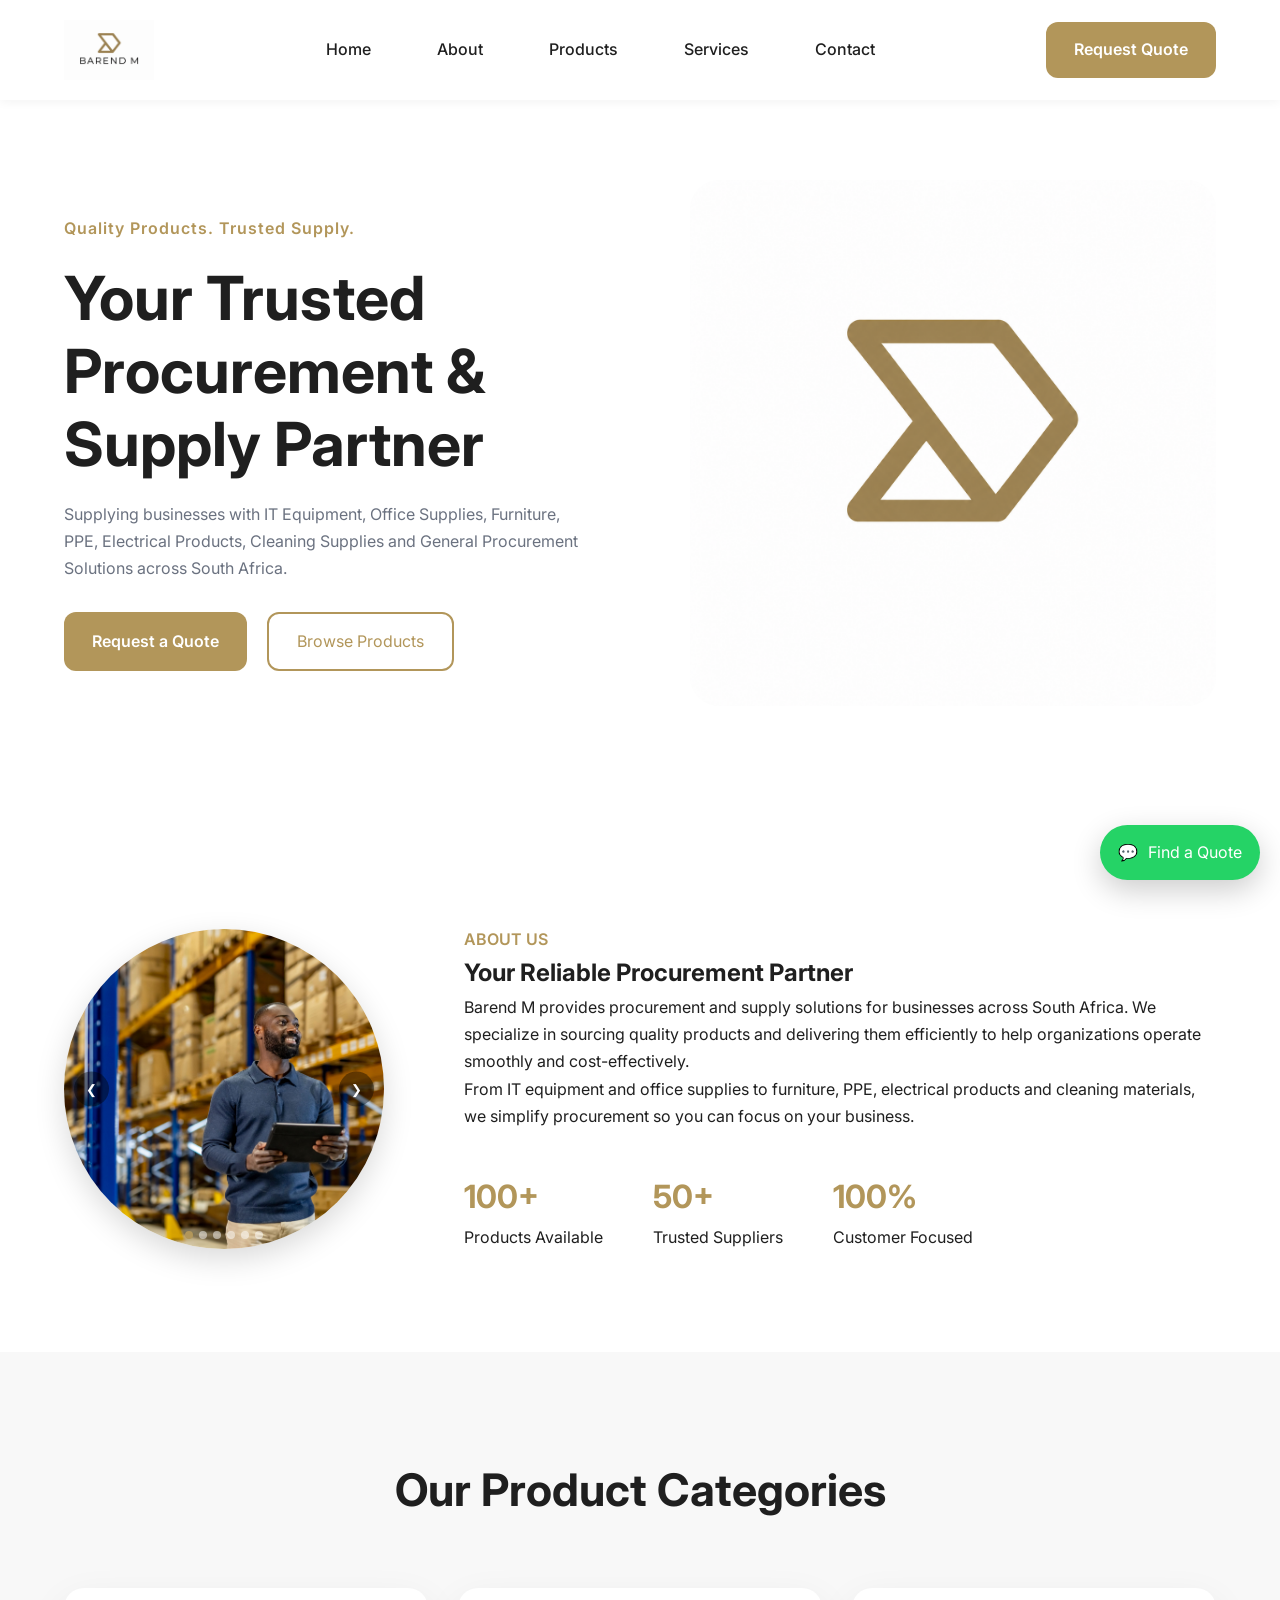
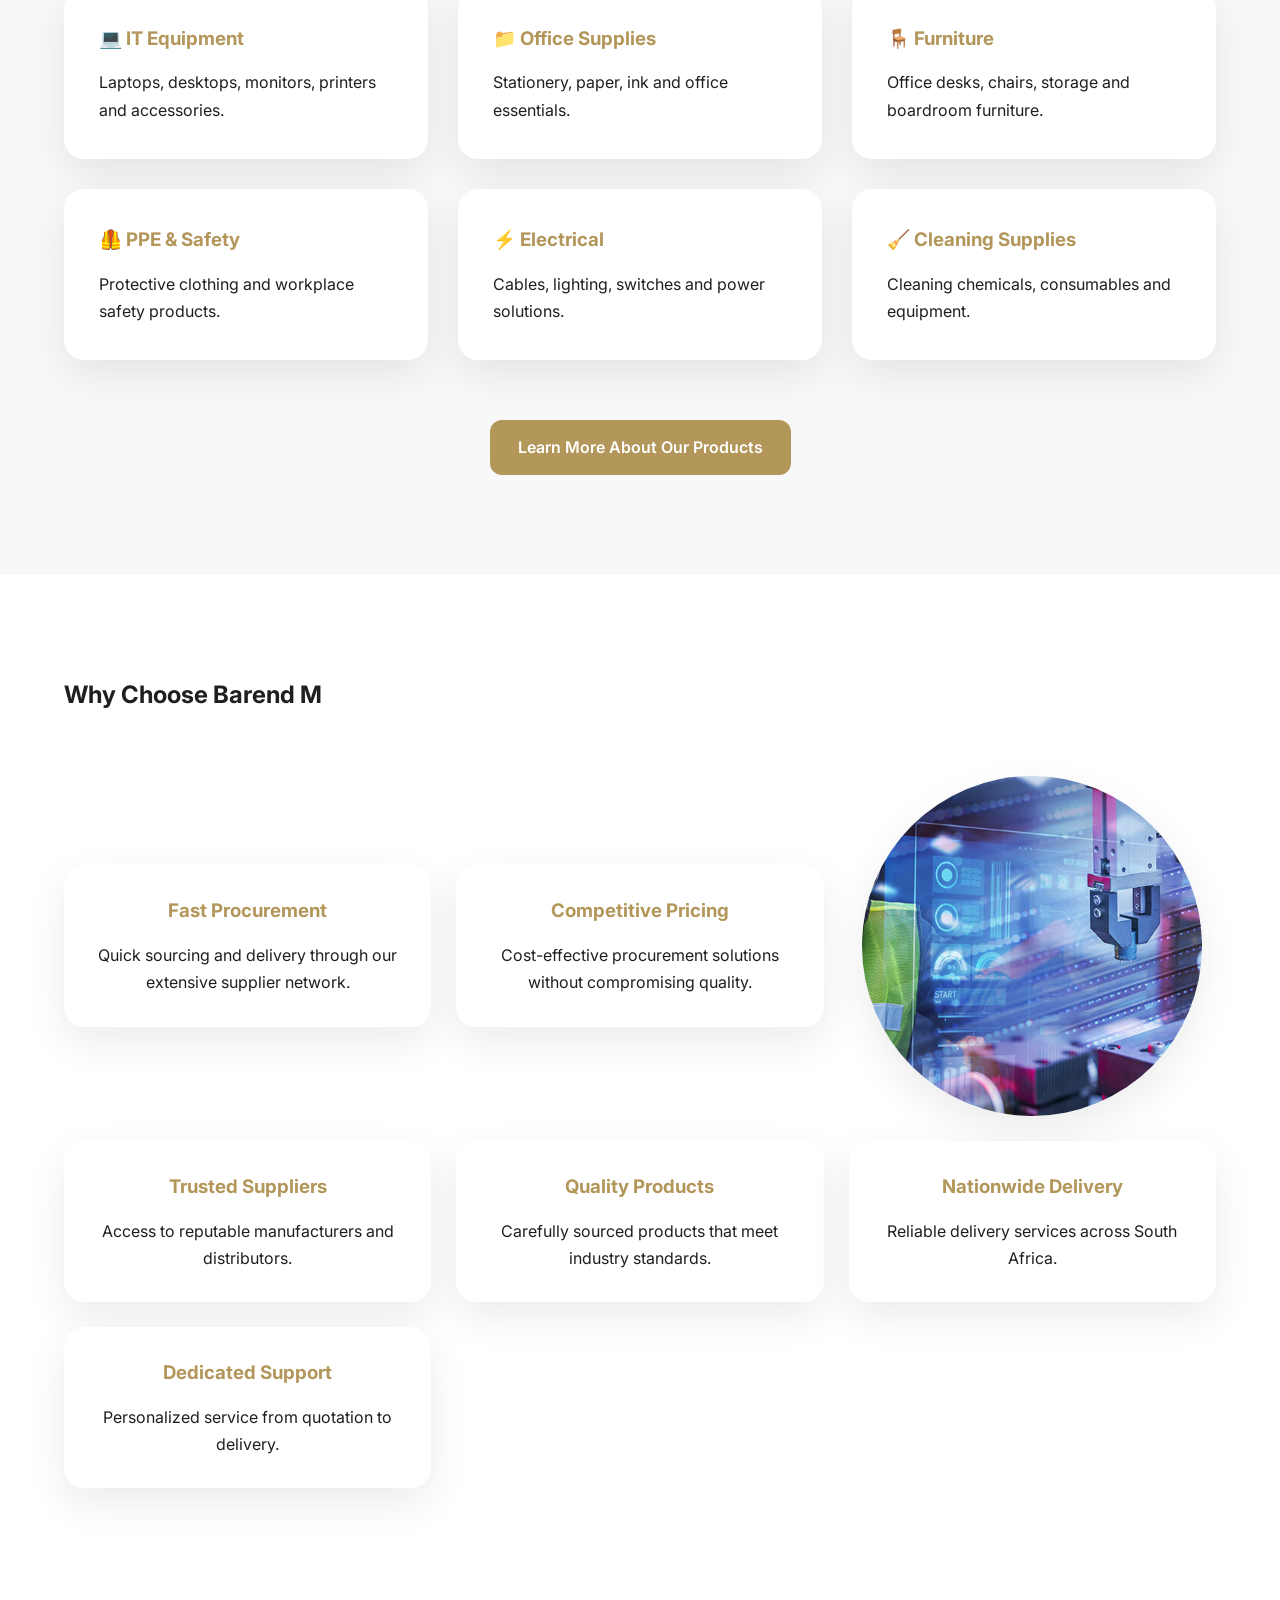
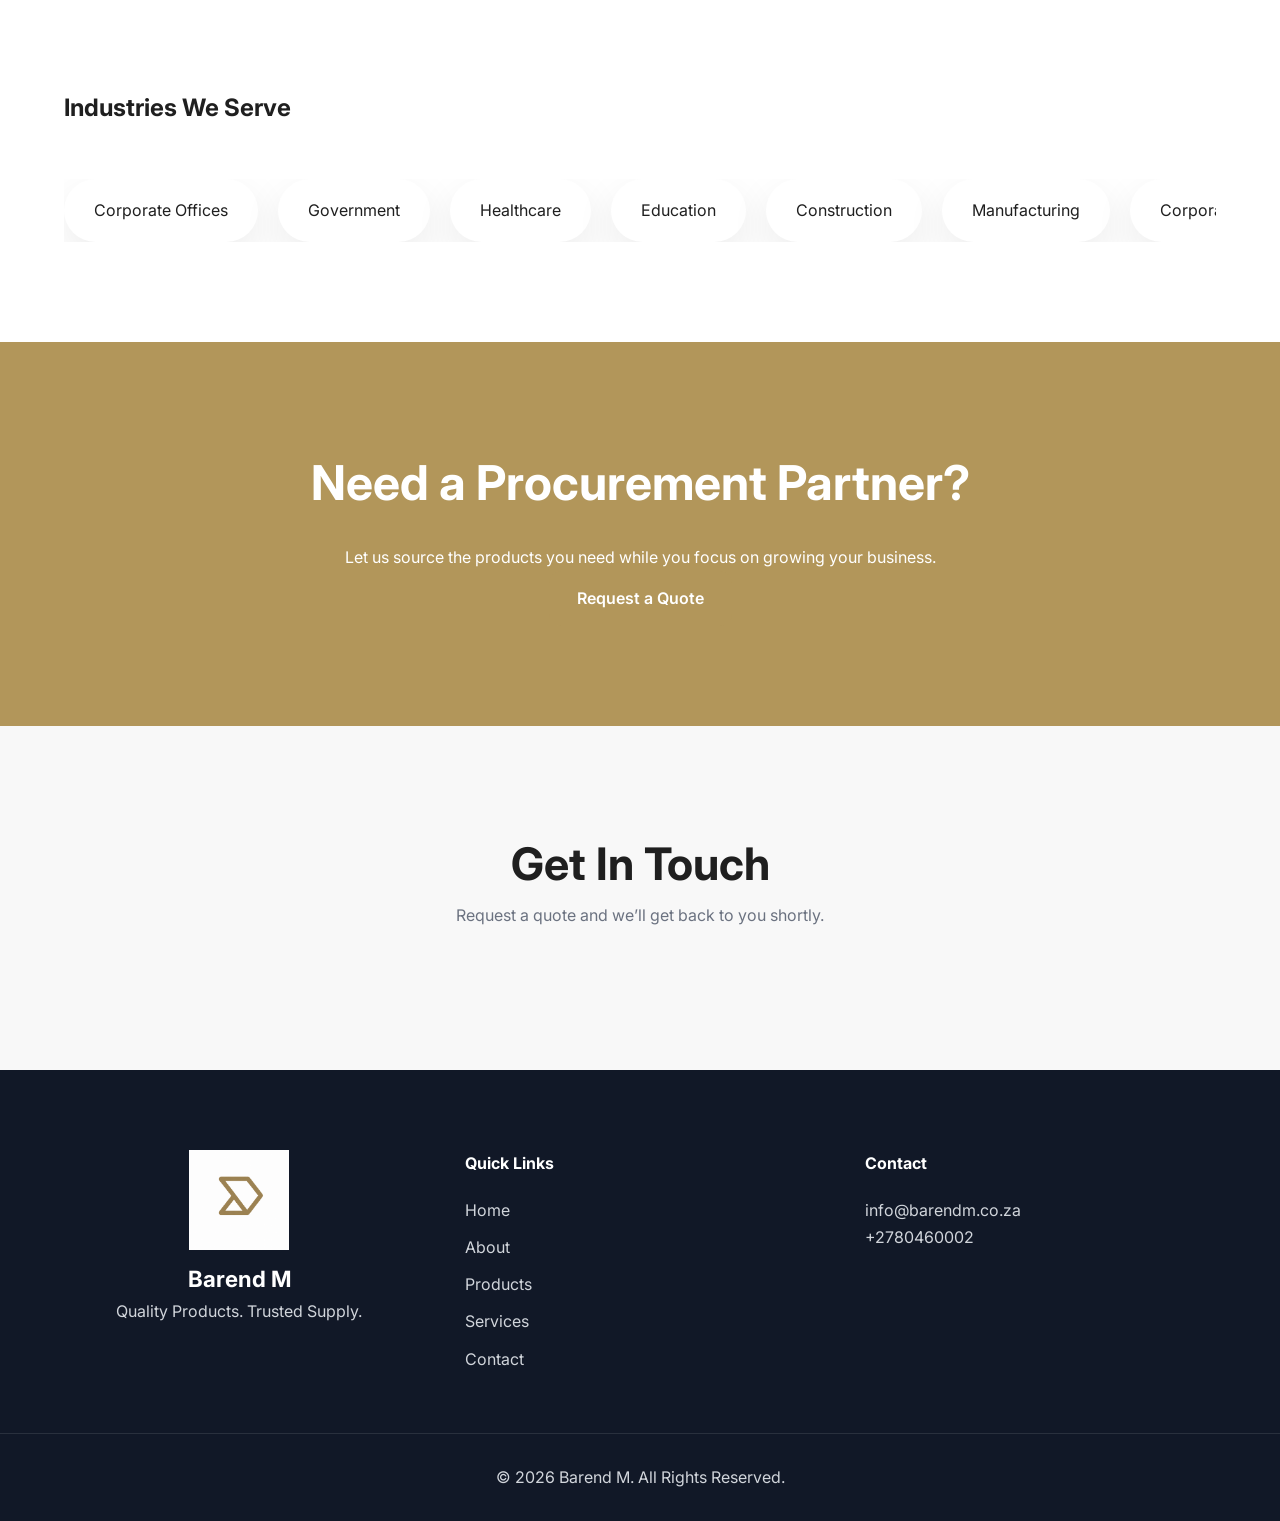
==== commit 9dfbf4d2: "add products page" ====
--- a/index.html
+++ b/index.html
@@ -6,6 +6,7 @@
     <meta name="viewport" content="width=device-width, initial-scale=1.0">
     <title>Barend M | Procurement & Supply Solutions</title>
     <link rel="stylesheet" href="style.css">
+    <link rel="stylesheet" href="responsive.css">
     <link rel="icon" type="image/png" href="public/hero-image.jpg">
 </head>
 
@@ -15,7 +16,7 @@
         <div class="container nav">
 
             <button class="menu-toggle" id="menuToggle">
-                &#9776;
+                ☰
             </button>
 
             <div class="logo">
@@ -55,7 +56,7 @@
 
                 <div class="hero-buttons">
                     <a href="#contact" class="btn">Request a Quote</a>
-                    <a href="#products" class="btn-outline">Browse Products</a>
+                    <a href="products.html" class="btn-outline">Browse Products</a>
                 </div>
             </div>
 
@@ -158,6 +159,11 @@
                     <p>Cleaning chemicals, consumables and equipment.</p>
                 </div>
             </div>
+            <div class="products-btn-container">
+                <a href="products.html" class="btn">
+                    Learn More About Our Products
+                </a>
+            </div>
         </div>
     </section>
 
@@ -262,7 +268,7 @@
 
             <h2>Get In Touch</h2>
             <p>Request a quote and we’ll get back to you shortly.</p>
-<!-- 
+            <!-- 
             <form id="quoteForm" action="https://formspree.io/f/YOUR_FORM_ID" method="POST" class="contact-form">
 
                 <label>Company Name</label>
@@ -297,7 +303,8 @@
 
         <div class="container footer-grid">
 
-            <div>
+            <div class="footer-logo">
+                <img src="public/hero-image.jpg" alt="Barend M Logo">
                 <h3>Barend M</h3>
 
                 <p>
@@ -336,7 +343,7 @@
         class="whatsapp-float" target="_blank" rel="noopener noreferrer">
 
         <span class="wa-icon">💬</span>
-        <span class="wa-text">Get Quote</span>
+        <span class="wa-text">Find a Quote</span>
 
     </a>
 
--- a/style.css
+++ b/style.css
@@ -1,309 +1,239 @@
-:root {
-    --gold: #B2965A;
-    --gold-dark: #8D7444;
-    --black: #1F1F1F;
-    --gray: #6B7280;
-    --light: #F8F8F8;
-    --white: #FFFFFF;
-}
-
-* {
-    margin: 0;
-    padding: 0;
-    box-sizing: border-box;
-}
-html {
-    scroll-behavior: smooth;
-}
-
-body {
-    font-family: Arial, sans-serif;
-    color: var(--black);
-    line-height: 1.6;
-}
-
-/* ================= CONTAINER ================= */
-.container {
-    width: 90%;
-    max-width: 1200px;
-    margin: auto;
-}
-
-/* ================= HEADER ================= */
-header {
-    background: white;
-    box-shadow: 0 2px 10px rgba(0,0,0,.05);
-    position: sticky;
-    top: 0;
-    z-index: 9999; /* add this */
-}
-
-.nav {
-    display: flex;
-    justify-content: space-between;
-    align-items: center;
-    padding: 20px 0;
-}
-
-.logo img {
-    height: 70px;
-}
-
-nav {
-    display: flex;
-    gap: 30px;
-}
-
-nav a {
-    text-decoration: none;
-    color: var(--black);
-    font-weight: 500;
-    padding: 10px 16px;
-    border-radius: 999px;
-    transition: 0.3s ease;
-    position: relative;
-}
-
-/* HOVER = GOLD PILL */
-nav a:hover {
-    background: rgba(178, 150, 90, 0.12); /* soft gold tint */
-    color: var(--gold-dark);
-    transform: translateY(-1px);
-    box-shadow: 0 6px 15px rgba(178, 150, 90, 0.15);
-}
-
-/* ACTIVE STATE (optional for pages later) */
-nav a.active {
-    background: var(--gold);
-    color: white;
-    box-shadow: 0 8px 20px rgba(178, 150, 90, 0.25);
-}
-
-/* smooth click feel */
-nav a:active {
-    transform: scale(0.96);
-}
-
-/* ================= BUTTONS ================= */
-.btn {
-    background: var(--gold);
-    color: white;
-    text-decoration: none;
-    padding: 12px 25px;
-    border-radius: 6px;
-    transition: .3s;
-}
-
-.btn:hover {
-    background: var(--gold-dark);
-}
-
-.btn-outline {
-    border: 2px solid var(--gold);
-    color: var(--gold);
-    padding: 12px 25px;
-    border-radius: 6px;
-    text-decoration: none;
-}
-
+@import url('https://fonts.googleapis.com/css2?family=Inter:wght@300;400;500;600;700&display=swap');
+
+:root{
+    --gold:#B2965A;
+    --gold-dark:#8D7444;
+    --black:#1F1F1F;
+    --gray:#6B7280;
+    --light:#F8F8F8;
+    --white:#FFFFFF;
+    --shadow:0 15px 40px rgba(0,0,0,.08);
+}
+
+*{
+    margin:0;
+    padding:0;
+    box-sizing:border-box;
+}
+
+html{
+    scroll-behavior:smooth;
+}
+
+body{
+    font-family:'Inter',sans-serif;
+    color:var(--black);
+    line-height:1.7;
+}
+
+img{
+    width:100%;
+    display:block;
+}
+
+a{
+    text-decoration:none;
+}
+
+.container{
+    width:90%;
+    max-width:1200px;
+    margin:auto;
+}
+
+header{
+    position:sticky;
+    top:0;
+    background:white;
+    z-index:1000;
+    box-shadow:0 2px 10px rgba(0,0,0,.05);
+}
+
+.nav{
+    display:flex;
+    justify-content:space-between;
+    align-items:center;
+    padding:20px 0;
+}
+
+.logo img{
+    width:auto;
+    height:60px;
+    max-width:100%;
+}
+
+nav{
+    display:flex;
+    gap:30px;
+}
+
+nav a{
+    color:var(--black);
+    font-weight:500;
+    padding:10px 18px;
+    border-radius:50px;
+    transition:.3s;
+}
+
+nav a:hover{
+    background:rgba(178,150,90,.1);
+    color:var(--gold-dark);
+}
+
+.btn{
+    display:inline-flex;
+    align-items:center;
+    justify-content:center;
+    background:var(--gold);
+    color:white;
+    padding:14px 28px;
+    border-radius:12px;
+    font-weight:600;
+    transition:.3s ease;
+}
+
+.btn:hover{
+    background:var(--gold-dark);
+    transform:translateY(-3px);
+}
+
+.btn-outline{
+    display:inline-flex;
+    align-items:center;
+    justify-content:center;
+    border:2px solid var(--gold);
+    color:var(--gold);
+    padding:14px 28px;
+    border-radius:12px;
+    transition:.3s ease;
+}
+
+.btn-outline:hover{
+    background:var(--gold);
+    color:white;
+}
+
+footer{
+    background:#111827;
+    color:#d1d5db;
+    padding-top:80px;
+}
+
+.footer-grid{
+    display:grid;
+    grid-template-columns:repeat(auto-fit,minmax(250px,1fr));
+    gap:50px;
+}
+
+footer h3,
+footer h4{
+    color:white;
+    margin-bottom:20px;
+}
+
+footer ul{
+    list-style:none;
+}
+
+footer ul li{
+    margin-bottom:10px;
+}
+
+footer a{
+    color:#d1d5db;
+}
+
+.copyright{
+    text-align:center;
+    padding:30px;
+    border-top:1px solid rgba(255,255,255,.1);
+    margin-top:50px;
+}
 /* ================= HERO ================= */
-.hero {
-    padding: 80px 0 120px; /* reduced top, more bottom breathing space */
-}
-
-
-.hero-content {
-    display: flex;
-    align-items: center;
-    gap: 200px;
-    flex-wrap: wrap;
-    align-items: center;
-    transform: translateY(-10px);
+
+.hero{
+    padding:80px 0 120px;
+}
+
+.hero-content{
+    display:flex;
+    align-items:center;
+    gap:100px;
+    flex-wrap:wrap;
 }
 
 .hero-text,
-.hero-image {
-    flex: 1;
-}
-
-.hero-image img {
-    width: 100%;
-}
-.hero-text {
-    animation: fadeUp 1s ease;
-}
-
-@keyframes fadeUp {
-    from {
-        opacity: 0;
-        transform: translateY(30px);
-    }
-
-    to {
-        opacity: 1;
-        transform: translateY(0);
-    }
-}
-
-.tagline {
-    color: var(--gold);
-    font-weight: bold;
-    display: inline-block;
-    transition: all 0.4s ease;
-}
-
-/* subtle SaaS-style hover glow */
-.tagline:hover {
-    color: var(--gold-dark);
-    text-shadow: 0 0 10px rgba(178, 150, 90, 0.35);
-    transform: translateY(-2px);
-}
-
-.hero h1 {
-    font-size: 3.5rem;
-    margin: 20px 0;
-}
-
-.hero p {
-    color: var(--gray);
-    margin-bottom: 30px;
-}
-
-.hero-buttons {
-    display: flex;
-    gap: 15px;
-}
-
-/* ================= CATEGORIES ================= */
-.categories {
-    background: var(--light);
-    padding: 100px 0;
-}
-
-.categories h2 {
-    text-align: center;
-    margin-bottom: 50px;
-    font-size: 2.5rem;
-}
-
-.grid {
-    display: grid;
-    grid-template-columns: repeat(auto-fit, minmax(280px, 1fr));
-    gap: 30px;
-}
-
-.card {
-    background: white;
-    padding: 30px;
-    border-radius: 12px;
-    transition: .3s;
-    box-shadow: 0 5px 20px rgba(0,0,0,.05);
-}
-
-.card:hover {
-    transform: translateY(-8px);
-}
-
-.card h3 {
-    color: var(--gold);
-    margin-bottom: 15px;
-}
-
-/* ================= ABOUT SECTION ================= */
+.hero-image{
+    flex:1;
+}
+
+.hero-text{
+    animation:fadeUp 1s ease;
+}
+
+.hero-image img{
+    border-radius:30px;
+}
+
+
+
+.tagline{
+    color:var(--gold);
+    font-weight:600;
+    letter-spacing:1px;
+}
+
+.hero h1{
+    font-size:3.8rem;
+    line-height:1.2;
+    margin:20px 0;
+}
+
+.hero p{
+    color:var(--gray);
+    margin-bottom:30px;
+}
+
+.hero-buttons{
+    display:flex;
+    gap:20px;
+}
+
+/* ================= ABOUT ================= */
+
 .about,
+.categories,
 .why-us,
 .industries,
-/* ================= CONTACT SECTION ================= */
-.contact {
-    padding: 100px 0;
-    background: var(--light);
-    text-align: center;
-}
-
-.contact h2 {
-    font-size: 2.5rem;
-    margin-bottom: 10px;
-}
-
-.contact p {
-    color: var(--gray);
-    margin-bottom: 40px;
-}
-
-/* ================= FORM CONTAINER ================= */
-.contact-form {
-    max-width: 750px;
-    margin: auto;
-    text-align: left; /* IMPORTANT FIX */
-}
-
-/* LABELS */
-.contact-form label {
-    display: block;
-    margin: 18px 0 8px;
-    font-weight: 600;
-    color: var(--black);
-}
-
-/* INPUTS + TEXTAREA */
-.contact-form input,
-.contact-form textarea {
-    width: 100%;
-    padding: 14px;
-    border: 1px solid #ddd;
-    border-radius: 10px;
-    font-size: 14px;
-    outline: none;
-    transition: 0.3s ease;
-}
-
-/* FOCUS STATE */
-.contact-form input:focus,
-.contact-form textarea:focus {
-    border-color: var(--gold);
-    box-shadow: 0 0 0 3px rgba(178,150,90,0.15);
-}
-
-/* TEXTAREA */
-.contact-form textarea {
-    min-height: 150px;
-    resize: none;
-}
-
-/* ================= GRID (FIRST + LAST NAME) ================= */
-.form-grid {
-    display: grid;
-    grid-template-columns: repeat(2, 1fr);
-    gap: 15px;
-}
-
-/* ================= BUTTON ================= */
-.contact-form .btn {
-    width: 50%;
-    margin-top: 20px;
-    position:center;
-}
-
-/* ================= MOBILE FIX ================= */
-@media (max-width: 768px) {
-    .form-grid {
-        grid-template-columns: 1fr;
-    }
-
-    .contact {
-        padding: 60px 20px;
-    }
-}
-
-.about-content {
-    display: flex;
-    gap: 60px;
-    align-items: center;
-    flex-wrap: wrap;
-}
-
-.about-text {
-    flex: 1;
+.contact{
+    padding:100px 0;
+}
+
+.about-content{
+    display:flex;
+    align-items:center;
+    gap:80px;
+    flex-wrap:wrap;
+}
+
+.about-text{
+    flex:1;
+}
+
+.section-tag{
+    color:var(--gold);
+    font-weight:600;
+}
+
+.stats{
+    display:flex;
+    gap:50px;
+    margin-top:40px;
+}
+
+.stats h3{
+    color:var(--gold);
+    font-size:2rem;
 }
 
 /* ================= ONLY ONE SLIDER (FIXED) ================= */
@@ -382,430 +312,226 @@
     background: var(--gold);
 }
 
-/* ================= OTHER SECTIONS ================= */
-.section-tag {
-    color: var(--gold);
-    font-weight: bold;
-}
-
-.stats {
-    display: flex;
-    gap: 40px;
-    margin-top: 30px;
-}
-
-.stats h3 {
-    color: var(--gold);
-    font-size: 2rem;
-}
-
-.why-grid {
-    display: grid;
-    grid-template-columns: repeat(3, 1fr);
-    gap: 25px;
-    margin-top: 60px;
-    align-items: center;
-}
-
-.why-card {
-    background: white;
-    padding: 28px;
-    border-radius: 16px;
-    text-align: center;
-    box-shadow: 0 10px 25px rgba(0,0,0,.06);
-    transition: all 0.3s ease;
-}
-
-.why-card:hover {
-    transform: translateY(-6px);
-    box-shadow: 0 18px 40px rgba(178,150,90,.15);
-}
-
-.why-card h3 {
-    color: var(--gold);
-    margin-bottom: 12px;
-}
-
-.why-image {
-    grid-row: span 2;
-    display: flex;
-    justify-content: center;
-    align-items: center;
-}
-
-.why-image img {
-    width: 340px;
-    height: 340px;
-    border-radius: 50%;
-    object-fit: cover;
-    border: 8px solid white;
-    box-shadow:
-        0 25px 60px rgba(0,0,0,.12),
-        0 0 0 12px rgba(178,150,90,.08);
-}
-.why-image img:hover {
-    transform: scale(1.03);
-}
-
-/* ================= INDUSTRIES MARQUEE ================= */
-
-.industry-slider {
-    overflow: hidden;
-    margin-top: 50px;
-    position: relative;
-}
-
-.industry-track {
-    display: flex;
-    gap: 20px;
-    width: max-content;
-    animation: scrollIndustries 25s linear infinite;
-}
-
-.industry-pill {
-    background: white;
-    padding: 18px 30px;
-    border-radius: 999px;
-    white-space: nowrap;
-    font-weight: 600;
-    color: var(--black);
-    box-shadow: 0 8px 20px rgba(0,0,0,.06);
-    border: 1px solid rgba(178,150,90,.12);
-    transition: all 0.3s ease;
-}
-
-
-@keyframes scrollIndustries {
-    from {
-        transform: translateX(0);
-    }
-
-    to {
-        transform: translateX(-50%);
-    }
-}
+
+/* ================= PRODUCT CATEGORIES ================= */
+
+.categories{
+    background:var(--light);
+}
+
+.categories h2{
+    text-align:center;
+    font-size:2.8rem;
+    margin-bottom:60px;
+}
+
+.grid{
+    display:grid;
+    grid-template-columns:repeat(auto-fit,minmax(280px,1fr));
+    gap:30px;
+}
+
+.card{
+    background:white;
+    padding:35px;
+    border-radius:20px;
+    box-shadow:var(--shadow);
+    transition:all .3s ease;
+}
+
+.card:hover{
+    transform:translateY(-8px);
+    box-shadow:0 25px 60px rgba(0,0,0,.12);
+}
+
+.card h3{
+    color:var(--gold);
+    margin-bottom:15px;
+}
+
+.products-btn-container{
+    text-align:center;
+    margin-top:60px;
+}
+
+/* ================= WHY US ================= */
+
+.why-grid{
+    display:grid;
+    grid-template-columns:repeat(3,1fr);
+    gap:25px;
+    margin-top:60px;
+    align-items:center;
+}
+
+.why-card{
+    background:white;
+    padding:30px;
+    border-radius:20px;
+    text-align:center;
+    box-shadow:var(--shadow);
+    transition:.3s;
+}
+
+.why-card:hover{
+    transform:translateY(-8px);
+}
+
+.why-card h3{
+    color:var(--gold);
+    margin-bottom:15px;
+}
+
+.why-image{
+    display:flex;
+    justify-content:center;
+}
+
+.why-image img{
+    width:340px;
+    height:340px;
+    object-fit:cover;
+    border-radius:50%;
+    box-shadow:var(--shadow);
+}
+
+/* ================= INDUSTRIES ================= */
+
+.industry-slider{
+    overflow:hidden;
+    margin-top:50px;
+}
+
+.industry-track{
+    display:flex;
+    gap:20px;
+    width:max-content;
+    animation:scrollIndustries 25s linear infinite;
+}
+
+.industry-pill{
+    background:white;
+    padding:18px 30px;
+    border-radius:50px;
+    box-shadow:var(--shadow);
+    white-space:nowrap;
+}
+
+
 
 /* ================= CTA ================= */
-.cta {
-    background: var(--gold);
-    color: white;
-    text-align: center;
-    padding: 100px 20px;
-}
-
-.cta h2 {
-    font-size: 3rem;
-    margin-bottom: 20px;
+
+.cta{
+    background:var(--gold);
+    color:white;
+    text-align:center;
+    padding:100px 20px;
+}
+
+.cta h2{
+    font-size:3rem;
+    margin-bottom:20px;
 }
 
 /* ================= CONTACT ================= */
-.contact form {
-    max-width: 700px;
-    margin: auto;
-}
-
-.contact input,
-.contact textarea {
-    width: 100%;
-    padding: 15px;
-    margin-bottom: 15px;
-    border: 1px solid #ddd;
-    border-radius: 8px;
-}
-
-.contact textarea {
-    height: 150px;
-}
-
-/* ================= FOOTER ================= */
-footer {
-    background: #1F1F1F;
-    color: white;
-    padding-top: 60px;
-}
-
-.footer-grid {
-    display: grid;
-    grid-template-columns: repeat(auto-fit,minmax(250px,1fr));
-    gap: 40px;
-}
-
-footer a {
-    color: #ddd;
-    text-decoration: none;
-}
-
-footer ul {
-    list-style: none;
-}
-
-.copyright {
-    text-align: center;
-    padding: 25px;
-    margin-top: 40px;
-    border-top: 1px solid rgba(255,255,255,.1);
-}
-
-.whatsapp-float {
-    pointer-events: auto;
-    position: fixed;
-    bottom: 20px;
-    right: 20px;
-    background: #25D366;
-    color: white;
-    display: flex;
-    align-items: center;
-    gap: 10px;
-    padding: 12px 16px;
-    border-radius: 50px;
-    text-decoration: none;
-    font-weight: 600;
-    box-shadow: 0 10px 25px rgba(0,0,0,.25);
-    z-index: 999;
-    transition: 0.3s ease;
-}
-
-/* icon */
-.whatsapp-float .wa-icon {
-    font-size: 20px;
-}
-
-/* text */
-.whatsapp-float .wa-text {
-    font-size: 14px;
-}
-
-/* hover effect */
-.whatsapp-float:hover {
-    transform: scale(1.05);
-    box-shadow: 0 15px 30px rgba(0,0,0,.3);
-}
-
-/* MOBILE: icon only */
-@media (max-width: 600px) {
-    .whatsapp-float {
-        width: 55px;
-        height: 55px;
-        justify-content: center;
-        padding: 0;
-        border-radius: 50%;
-    }
-
-    .whatsapp-float .wa-text {
-        display: none;
-    }
-}
-/* ================= RESPONSIVE DESIGN ================= */
-
-/* TABLETS */
-@media (max-width: 1024px) {
-
-    .hero-content {
-        gap: 60px;
-        text-align: center;
-        justify-content: center;
-    }
-
-    .hero h1 {
-        font-size: 2.8rem;
-    }
-
-    .why-grid {
-        grid-template-columns: repeat(2, 1fr);
-    }
-
-    .why-image {
-        grid-column: span 2;
-        margin: 20px auto;
-    }
-}
-
-/* LARGE PHONES */
-@media (max-width: 768px) {
-
-    /* NAV STACK */
-    .nav {
-        flex-direction: column;
-        gap: 15px;
-        text-align: center;
-    }
-
-    nav {
-        flex-wrap: wrap;
-        justify-content: center;
-        gap: 10px;
-    }
-
-    nav a {
-        padding: 8px 14px;
-        font-size: 14px;
-    }
-
-    /* HERO */
-    .hero {
-        padding: 60px 0 80px;
-        text-align: center;
-    }
-
-    .hero-content {
-        flex-direction: column;
-        gap: 40px;
-        transform: none;
-    }
-
-    .hero h1 {
-        font-size: 2.2rem;
-    }
-
-    .hero-buttons {
-        justify-content: center;
-        flex-wrap: wrap;
-    }
-
-    /* ABOUT IMAGE */
-   .about-image-slider {
-    position: relative;
-    width: 100%;
-    max-width: 320px;
-    aspect-ratio: 1 / 1;
-    margin: auto;
-    border-radius: 50%;
-    overflow: hidden;
-    box-shadow: 0 10px 30px rgba(0,0,0,.15);
-}
-
-    /* WHY GRID */
-    .why-grid {
-        grid-template-columns: 1fr;
-    }
-
-    .why-image img {
-        width: 260px;
-        height: 260px;
-    }
-
-    /* INDUSTRY SCROLL TEXT */
-    .industry-pill {
-        padding: 14px 20px;
-        font-size: 14px;
-    }
-
-    /* CTA */
-    .cta h2 {
-        font-size: 2rem;
-    }
-}
-
-/* SMALL PHONES */
-@media (max-width: 480px) {
-
-    .hero h1 {
-        font-size: 1.8rem;
-    }
-
-    .hero p {
-        font-size: 14px;
-    }
-
-    .btn,
-    .btn-outline {
-        width: 100%;
-        text-align: center;
-    }
-
-    .card {
-        padding: 20px;
-    }
-
-    .stats {
-        flex-direction: column;
-        gap: 15px;
-    }
-
-    .about-image-slider {
-        width: 220px;
-        height: 220px;
-    }
-
-    .why-image img {
-        width: 220px;
-        height: 220px;
-    }
-
-    footer .footer-grid {
-        grid-template-columns: 1fr;
-        text-align: center;
-    }
-}
-/* ================= MOBILE NAVIGATION ================= */
-
+
+.contact{
+    background:var(--light);
+    text-align:center;
+}
+
+.contact h2{
+    font-size:2.8rem;
+}
+
+.contact p{
+    color:var(--gray);
+    margin-bottom:40px;
+}
+
+.contact-form{
+    max-width:800px;
+    margin:auto;
+    text-align:left;
+}
+
+.form-grid{
+    display:grid;
+    grid-template-columns:repeat(2,1fr);
+    gap:20px;
+}
+
+.contact-form label{
+    display:block;
+    margin:15px 0 8px;
+}
+
+.contact-form input,
+.contact-form textarea{
+    width:100%;
+    padding:15px;
+    border:1px solid #ddd;
+    border-radius:12px;
+    outline:none;
+}
+
+.contact-form textarea{
+    min-height:150px;
+}
+
+/* ================= WHATSAPP ================= */
+
+.whatsapp-float{
+    position:fixed;
+    bottom:20px;
+    right:20px;
+    background:#25D366;
+    color:white;
+    padding:14px 18px;
+    border-radius:50px;
+    display:flex;
+    gap:10px;
+    align-items:center;
+    box-shadow:0 10px 30px rgba(0,0,0,.2);
+    z-index:999;
+    transition:.3s;
+}
+
+.whatsapp-float:hover{
+    transform:translateY(-4px);
+}
+
+/* ================= LOADER ================= */
+
+.loader{
+    width:40px;
+    height:40px;
+    border:5px solid #eee;
+    border-top:5px solid var(--gold);
+    border-radius:50%;
+    animation:spin 1s linear infinite;
+    margin:20px auto;
+}
 /* Hide hamburger on desktop */
 .menu-toggle {
     display: none;
 }
-
-@media (max-width: 768px) {
-
-    .nav {
-        display: grid;
-        grid-template-columns: 50px 1fr 50px;
-        align-items: center;
-        position: relative;
-    }
-
-    .menu-toggle {
-        display: block;
-        grid-column: 1;
-        justify-self: start;
-        font-size: 2rem;
-        background: none;
-        border: none;
-        cursor: pointer;
-        color: var(--black);
-        z-index: 1001;
-    }
-
-    .logo {
-        grid-column: 2;
-        text-align: center;
-    }
-
-    .logo img {
-        height: 55px;
-    }
-
-    .nav .btn {
-        display: none;
-    }
-
-    nav {
-        position: absolute;
-        top: 85px;
-        left: 0;
-        width: 100%;
-        background: white;
-        display: none;
-        flex-direction: column;
-        box-shadow: 0 10px 25px rgba(0,0,0,.1);
-        border-radius: 12px;
-        overflow: hidden;
-    }
-
-    nav.active {
-        display: flex;
-    }
-}
-.loader {
-  width: 40px;
-  height: 40px;
-  border: 5px solid #eee;
-  border-top: 5px solid #3498db;
-  border-radius: 50%;
-  animation: spin 1s linear infinite;
-  margin: 20px auto;
-}
-
-@keyframes spin {
-  0% { transform: rotate(0deg); }
-  100% { transform: rotate(360deg); }
+.footer-logo {
+    display: flex;
+    flex-direction: column;
+    align-items: center;
+    text-align: center;
+}
+
+.footer-logo img {
+    width: 100px;
+    height: 100px;
+    object-fit: contain;
+    margin-bottom: 10px;
+}
+
+.footer-logo h3 {
+    margin: 0;
+    font-size: 1.4rem;
+    color: #fff;
 }
--- a/responsive.css
+++ b/responsive.css
@@ -0,0 +1,309 @@
+/* Tablets */
+
+@media(max-width:1024px){
+
+    .hero-content{
+        gap:60px;
+    }
+
+    .why-grid{
+        grid-template-columns:repeat(2,1fr);
+    }
+}
+
+@media(max-width:768px){
+
+    .nav{
+        flex-direction:column;
+        gap:20px;
+    }
+
+    nav{
+        flex-wrap:wrap;
+        justify-content:center;
+        gap:15px;
+    }
+
+    .product-grid{
+        grid-template-columns:1fr;
+    }
+
+    .hero-center h1{
+        font-size:2.5rem;
+    }
+
+    .footer-grid{
+        grid-template-columns:1fr;
+        text-align:center;
+    }
+}
+
+@keyframes spin{
+    from{
+        transform:rotate(0deg);
+    }
+    to{
+        transform:rotate(360deg);
+    }
+}
+@keyframes scrollIndustries{
+    from{
+        transform:translateX(0);
+    }
+    to{
+        transform:translateX(-50%);
+    }
+}
+@keyframes fadeUp{
+    from{
+        opacity:0;
+        transform:translateY(30px);
+    }
+    to{
+        opacity:1;
+        transform:translateY(0);
+    }
+}
+@media (max-width: 768px) {
+
+    .nav {
+        display: grid;
+        grid-template-columns: 50px 1fr 50px;
+        align-items: center;
+        position: relative;
+    }
+
+    .menu-toggle {
+        display: block;
+        grid-column: 1;
+        justify-self: start;
+        font-size: 2rem;
+        background: none;
+        border: none;
+        cursor: pointer;
+        color: var(--black);
+        z-index: 1001;
+    }
+
+    .logo {
+        grid-column: 2;
+        text-align: center;
+    }
+
+    .logo img {
+        height: 55px;
+    }
+
+    .nav .btn {
+        display: none;
+    }
+
+    nav {
+        position: absolute;
+        top: 85px;
+        left: 0;
+        width: 100%;
+        background: white;
+        display: none;
+        flex-direction: column;
+        box-shadow: 0 10px 25px rgba(0,0,0,.1);
+        border-radius: 12px;
+        overflow: hidden;
+    }
+
+    nav.active {
+        display: flex;
+    }
+}
+/* ================= ANIMATIONS ================= */
+
+@keyframes fadeUp{
+    from{
+        opacity:0;
+        transform:translateY(30px);
+    }
+    to{
+        opacity:1;
+        transform:translateY(0);
+    }
+}
+
+@keyframes scrollIndustries{
+    from{
+        transform:translateX(0);
+    }
+    to{
+        transform:translateX(-50%);
+    }
+}
+
+@keyframes spin{
+    100%{
+        transform:rotate(360deg);
+    }
+}
+
+
+/* ================= MOBILE NAVIGATION ================= */
+
+.menu-toggle{
+    display:none;
+    background:none;
+    border:none;
+    font-size:2rem;
+    cursor:pointer;
+    color:var(--black);
+}
+
+
+/* ================= TABLETS ================= */
+
+@media (max-width:1024px){
+
+    .hero-content{
+        gap:60px;
+    }
+
+    .hero h1{
+        font-size:3rem;
+    }
+
+    .why-grid{
+        grid-template-columns:repeat(2,1fr);
+    }
+}
+
+
+/* ================= MOBILE ================= */
+
+@media (max-width:768px){
+
+    .nav{
+        position:relative;
+    }
+
+    .logo img{
+        height:50px;
+    }
+
+    /* hide quote button */
+    .nav .btn{
+        display:none;
+    }
+
+    /* show hamburger */
+    .menu-toggle{
+        display:block;
+    }
+
+    nav{
+        position:absolute;
+        top:100%;
+        left:0;
+        width:100%;
+        background:white;
+        display:none;
+        flex-direction:column;
+        gap:0;
+        border-radius:15px;
+        box-shadow:0 10px 30px rgba(0,0,0,.1);
+        overflow:hidden;
+    }
+
+    nav.active{
+        display:flex;
+    }
+
+    nav a{
+        padding:18px;
+        border-radius:0;
+        text-align:center;
+        border-bottom:1px solid #f1f1f1;
+    }
+
+    .hero{
+        text-align:center;
+        padding:60px 0 80px;
+    }
+
+    .hero-content{
+        flex-direction:column;
+        gap:50px;
+    }
+
+    .hero h1{
+        font-size:2.5rem;
+    }
+
+    .hero-buttons{
+        justify-content:center;
+        flex-wrap:wrap;
+    }
+
+    .about-content{
+        flex-direction:column;
+    }
+
+    .why-grid{
+        grid-template-columns:1fr;
+    }
+
+    .why-image img{
+        width:280px;
+        height:280px;
+    }
+
+    .form-grid{
+        grid-template-columns:1fr;
+    }
+
+    .footer-grid{
+        grid-template-columns:1fr;
+        text-align:center;
+    }
+}
+
+
+/* ================= SMALL PHONES ================= */
+
+@media (max-width:480px){
+
+    .hero h1{
+        font-size:2rem;
+    }
+
+    .hero p{
+        font-size:15px;
+    }
+
+    .hero-buttons{
+        flex-direction:column;
+    }
+
+    .btn,
+    .btn-outline{
+        width:100%;
+    }
+
+    .stats{
+        flex-direction:column;
+        gap:20px;
+    }
+
+    .about-image-slider{
+        width:240px;
+        height:240px;
+    }
+
+    .whatsapp-float{
+        width:55px;
+        height:55px;
+        padding:0;
+        justify-content:center;
+        border-radius:50%;
+    }
+
+    .wa-text{
+        display:none;
+    }
+}
